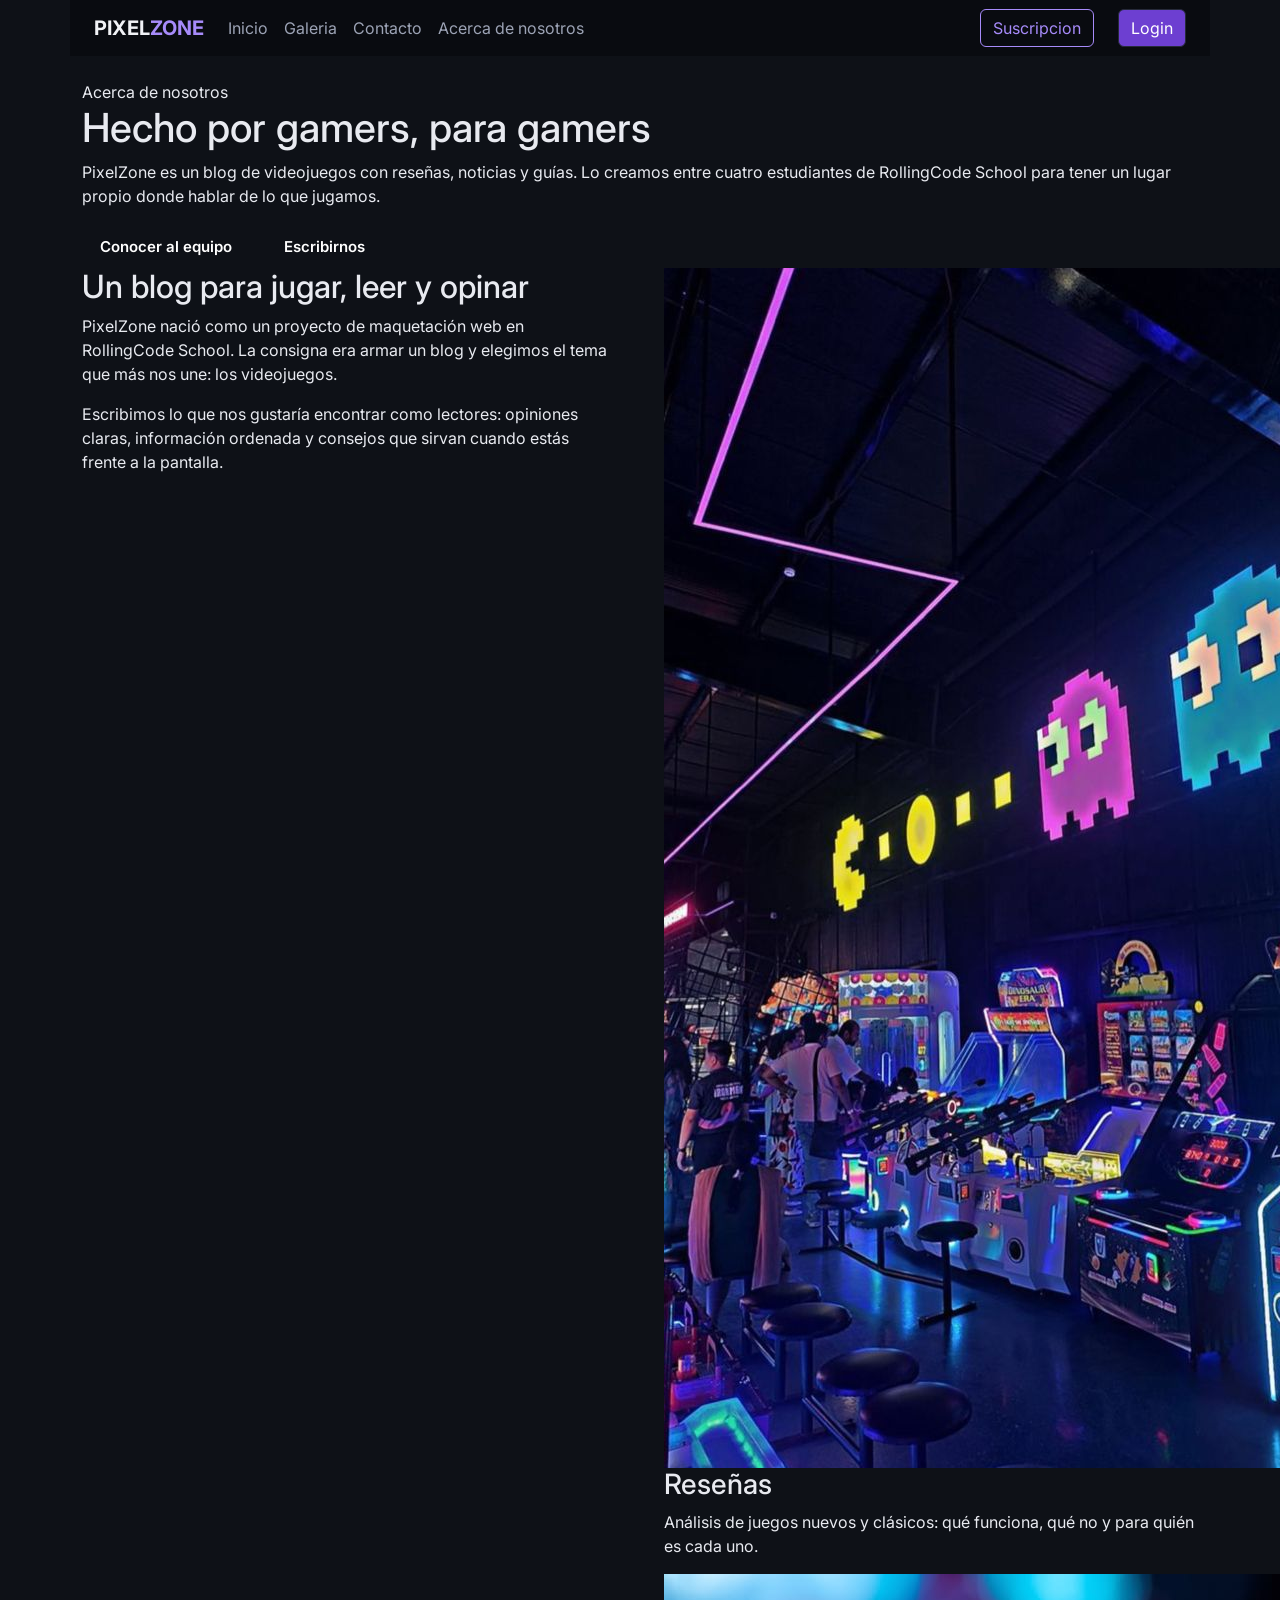
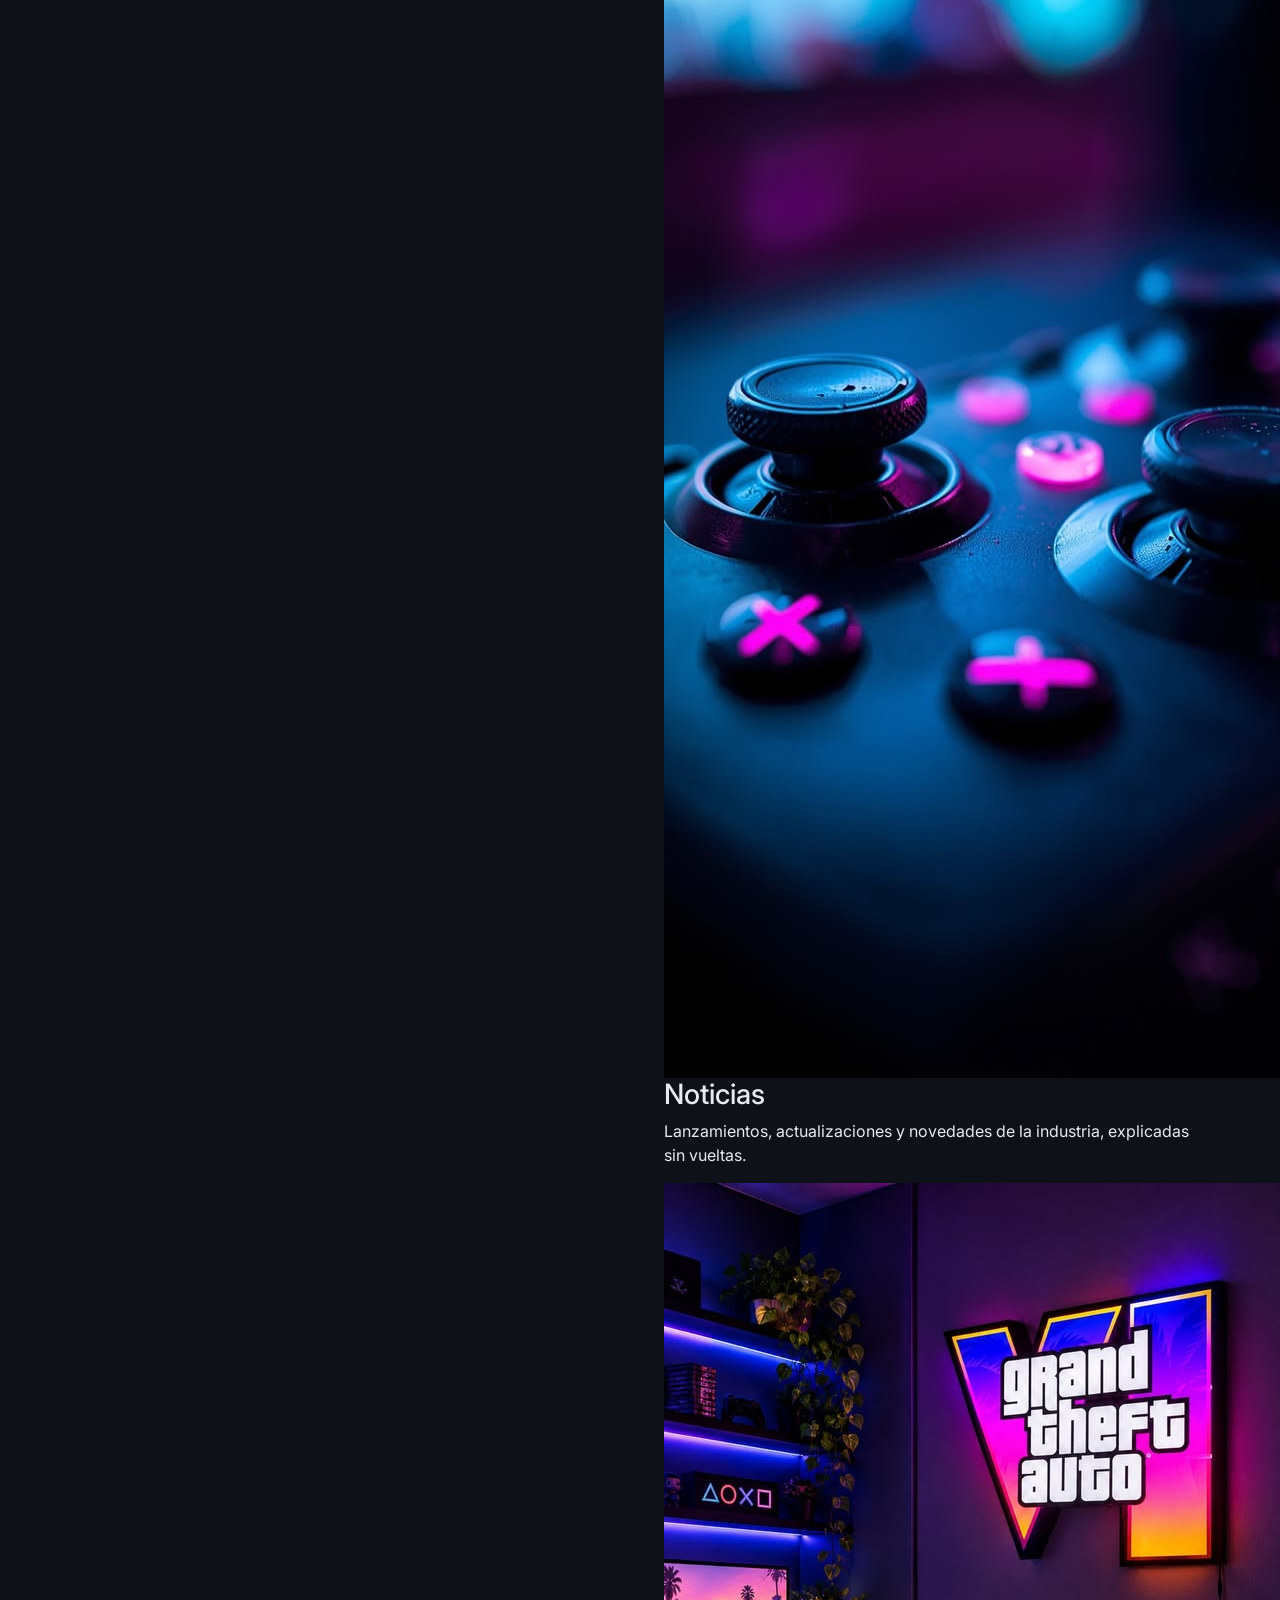
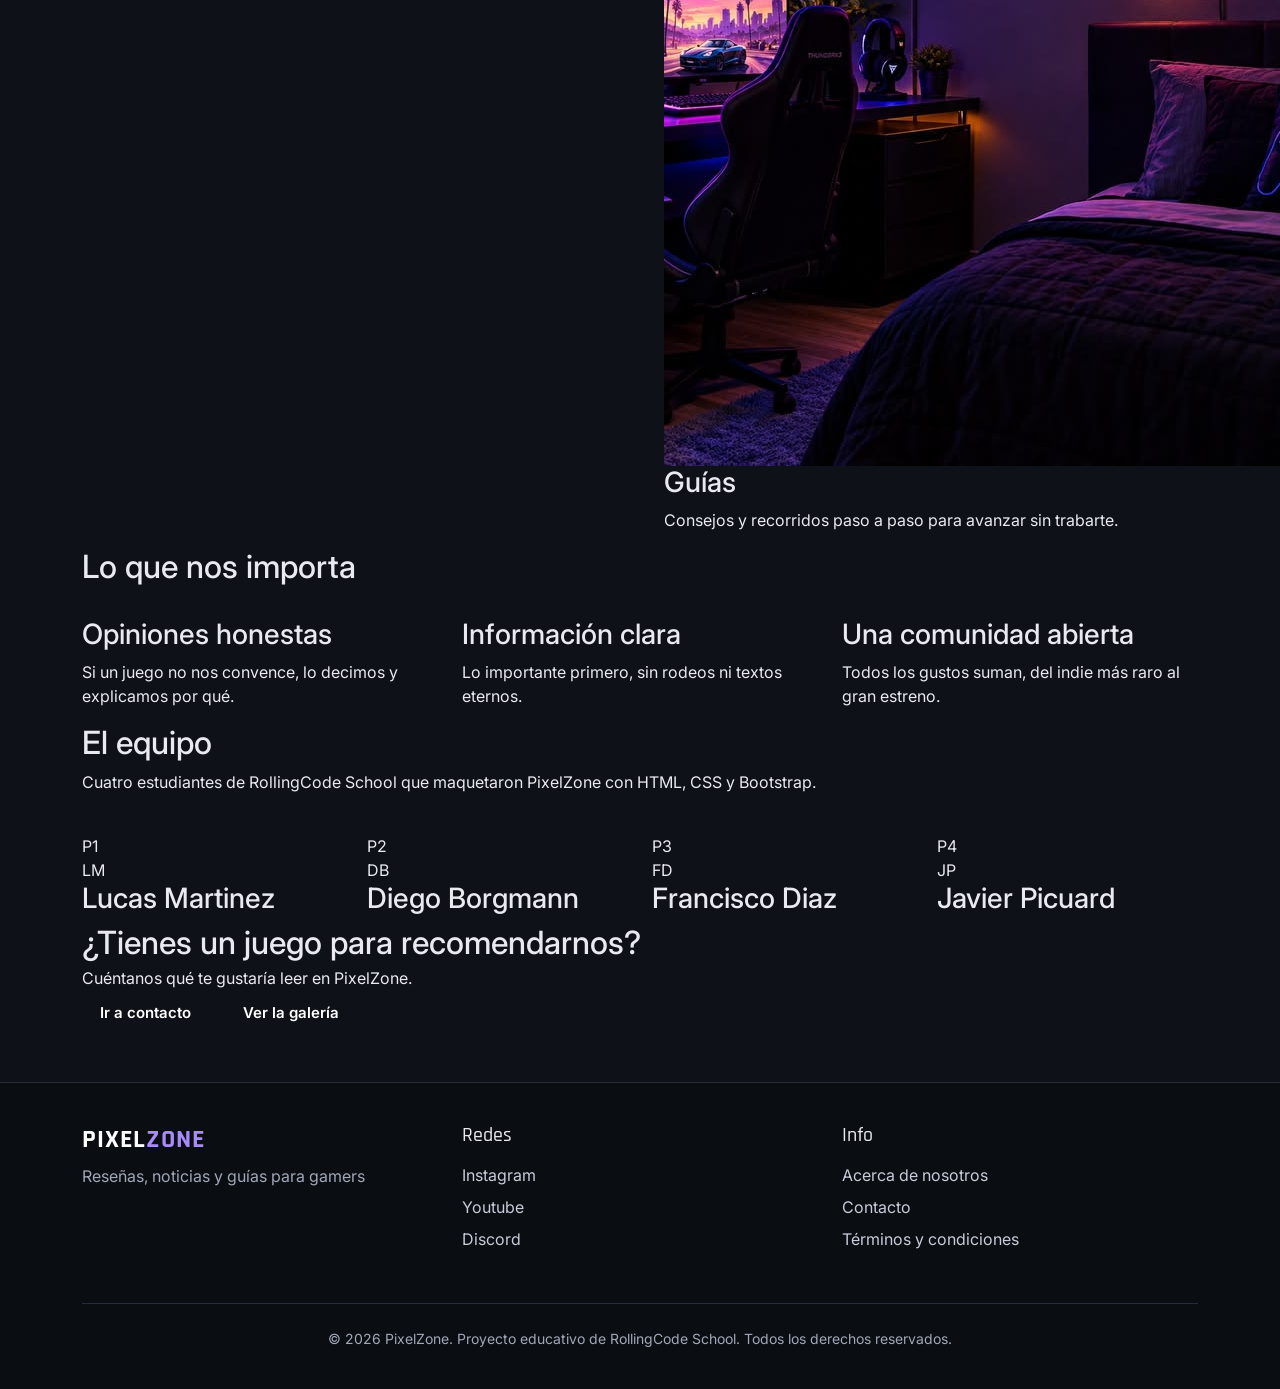
==== pages/acercadenosotros.html @ da1ba5ce "el footer lo cambie por completo y lo hice igual al del index, y ajuste scrips de para boostraps" ====
<!doctype html>
<html lang="es" data-bs-theme="dark">
  <head>
    <meta charset="UTF-8" />
    <meta name="viewport" content="width=device-width, initial-scale=1.0" />
    <meta
      name="description"
      content="Conoce al equipo y la idea detrás de PixelZone, un blog gaming con reseñas, noticias y guías."
    />
    <meta
      name="author"
      content="Lucas Martinez, Diego Borgmann, Francisco Diaz, Javier Picuard"
    />
    <link rel="preconnect" href="https://fonts.googleapis.com" />
    <link rel="preconnect" href="https://fonts.gstatic.com" crossorigin />
    <link
      href="https://fonts.googleapis.com/css2?family=Inter:wght@400;600&family=Rajdhani:wght@600;700&display=swap"
      rel="stylesheet"
    />
    <link
      rel="stylesheet"
      href="https://cdn.jsdelivr.net/npm/bootstrap@5.3.8/dist/css/bootstrap.min.css"
    />
    <link rel="stylesheet" href="../css/style.css" />
    <title>Acerca de nosotros | PixelZone</title>
  </head>
  <body>
    <header class="container">
      <nav class="navbar navbar-expand-lg">
        <div class="container">
          <a class="navbar-brand fw-bold pixel" href="../index.html"
            >PIXEL<span class="zone">ZONE</span></a
          >
          <button
            class="navbar-toggler"
            type="button"
            data-bs-toggle="collapse"
            data-bs-target="#navbarSupportedContent"
            aria-controls="navbarSupportedContent"
            aria-expanded="false"
            aria-label="Toggle navigation"
          >
            <span class="navbar-toggler-icon"></span>
          </button>
          <div class="collapse navbar-collapse" id="navbarSupportedContent">
            <ul class="navbar-nav me-auto mb-2 mb-lg-0">
              <li class="nav-item">
                <a class="nav-link links" href="../index.html">Inicio</a>
              </li>
              <li class="nav-item">
                <a class="nav-link links" href="./galeria.html">Galeria</a>
              </li>
              <li class="nav-item">
                <a class="nav-link links" href="./contacto.html">Contacto</a>
              </li>
              <li class="nav-item">
                <a
                  class="nav-link links"
                  aria-current="page"
                  href="./acercadenosotros.html"
                  >Acerca de nosotros</a
                >
              </li>
            </ul>
            <button
              class="btn btn-outline-brand me-4 suscription-button button-suscript"
              type="submit"
            >
              Suscripcion
            </button>
          </div>
          <div class="btn log-button button-log">Login</div>
        </div>
      </nav>
    </header>
    <main class="about-page">
      <section class="about-banner" aria-labelledby="about-title">
        <img src="../images/destacado-1.jpg.jfif" alt="" />
        <div class="about-banner-caption container">
          <span class="tag">Acerca de nosotros</span>
          <h1 id="about-title" class="about-title">
            Hecho por gamers, para gamers
          </h1>
        </div>
      </section>

      <div class="container about-section">
        <p class="about-lead">
          PixelZone es un blog de videojuegos con reseñas, noticias y guías. Lo
          creamos entre cuatro estudiantes de RollingCode School para tener un
          lugar propio donde hablar de lo que jugamos.
        </p>
        <div class="d-flex flex-wrap gap-3">
          <a class="btn-pixel" href="#equipo">Conocer al equipo</a>
          <a class="btn-pixel btn-pixel-outline" href="contacto.html"
            >Escribirnos</a
          >
        </div>
      </div>

      <section class="container about-section" aria-labelledby="que-es">
        <div class="row g-4 g-lg-5">
          <div class="col-lg-6">
            <h2 id="que-es" class="about-heading">
              Un blog para jugar, leer y opinar
            </h2>
            <p class="about-text">
              PixelZone nació como un proyecto de maquetación web en RollingCode
              School. La consigna era armar un blog y elegimos el tema que más
              nos une: los videojuegos.
            </p>
            <p class="about-text">
              Escribimos lo que nos gustaría encontrar como lectores: opiniones
              claras, información ordenada y consejos que sirvan cuando estás
              frente a la pantalla.
            </p>
          </div>
          <div class="col-lg-6">
            <ul class="list-unstyled about-offer">
              <li class="about-offer-item">
                <img
                  class="about-thumb"
                  src="../img/destacado-2.jpg.jfif"
                  alt=""
                  loading="lazy"
                />
                <div>
                  <h3 class="about-offer-title">Reseñas</h3>
                  <p class="about-offer-text">
                    Análisis de juegos nuevos y clásicos: qué funciona, qué no y
                    para quién es cada uno.
                  </p>
                </div>
              </li>
              <li class="about-offer-item">
                <img
                  class="about-thumb"
                  src="../img/destacado-3.jpg.jfif"
                  alt=""
                  loading="lazy"
                />
                <div>
                  <h3 class="about-offer-title">Noticias</h3>
                  <p class="about-offer-text">
                    Lanzamientos, actualizaciones y novedades de la industria,
                    explicadas sin vueltas.
                  </p>
                </div>
              </li>
              <li class="about-offer-item">
                <img
                  class="about-thumb"
                  src="../img/destacado-1.jpg.jfif"
                  alt=""
                  loading="lazy"
                />
                <div>
                  <h3 class="about-offer-title">Guías</h3>
                  <p class="about-offer-text">
                    Consejos y recorridos paso a paso para avanzar sin trabarte.
                  </p>
                </div>
              </li>
            </ul>
          </div>
        </div>
      </section>

      <section class="container about-section" aria-labelledby="valores">
        <h2 id="valores" class="about-heading">Lo que nos importa</h2>
        <div class="row g-4 mt-1">
          <div class="col-md-4">
            <div class="about-value">
              <h3>Opiniones honestas</h3>
              <p>
                Si un juego no nos convence, lo decimos y explicamos por qué.
              </p>
            </div>
          </div>
          <div class="col-md-4">
            <div class="about-value">
              <h3>Información clara</h3>
              <p>Lo importante primero, sin rodeos ni textos eternos.</p>
            </div>
          </div>
          <div class="col-md-4">
            <div class="about-value">
              <h3>Una comunidad abierta</h3>
              <p>Todos los gustos suman, del indie más raro al gran estreno.</p>
            </div>
          </div>
        </div>
      </section>
      <section
        class="container about-section"
        id="equipo"
        aria-labelledby="equipo-title"
      >
        <h2 id="equipo-title" class="about-heading">El equipo</h2>
        <p class="about-text">
          Cuatro estudiantes de RollingCode School que maquetaron PixelZone con
          HTML, CSS y Bootstrap.
        </p>
        <!--cambiar en cada ficha las iniciales por las fotos de nossotros-->
        <div class="row row-cols-2 row-cols-lg-4 g-3 g-lg-4 mt-1">
          <div class="col">
            <article class="about-slot">
              <span class="about-slot-tag">P1</span>
              <div class="about-avatar" aria-hidden="true">LM</div>
              <h3 class="about-slot-name">Lucas Martinez</h3>
            </article>
          </div>
          <div class="col">
            <article class="about-slot">
              <span class="about-slot-tag">P2</span>
              <div class="about-avatar" aria-hidden="true">DB</div>
              <h3 class="about-slot-name">Diego Borgmann</h3>
            </article>
          </div>
          <div class="col">
            <article class="about-slot">
              <span class="about-slot-tag">P3</span>
              <div class="about-avatar" aria-hidden="true">FD</div>
              <h3 class="about-slot-name">Francisco Diaz</h3>
            </article>
          </div>
          <div class="col">
            <article class="about-slot">
              <span class="about-slot-tag">P4</span>
              <div class="about-avatar" aria-hidden="true">JP</div>
              <h3 class="about-slot-name">Javier Picuard</h3>
            </article>
          </div>
        </div>
      </section>

      <section class="container about-section" aria-labelledby="cta-title">
        <div class="about-cta">
          <div>
            <h2 id="cta-title" class="about-heading mb-1">
              ¿Tienes un juego para recomendarnos?
            </h2>
            <p class="about-text mb-0">
              Cuéntanos qué te gustaría leer en PixelZone.
            </p>
          </div>
          <div class="d-flex flex-wrap gap-3">
            <a class="btn-pixel" href="contacto.html">Ir a contacto</a>
            <a class="btn-pixel btn-about-outline" href="galeria.html"
              >Ver la galería</a
            >
          </div>
        </div>
      </section>
    </main>
    <footer class="site-footer">
      <div class="container">
        <div class="row g-4">
          <div class="col-12 col-md-4">
            <a class="logo" href="../index.html">PIXEL<span>ZONE</span></a>
            <p class="footer-muted mt-2">
              Reseñas, noticias y guías para gamers
            </p>
          </div>
          <div class="col-12 col-md-4">
            <h3>Redes</h3>
            <ul class="list-unstyled footer-links">
              <li><a href="error404.html">Instagram</a></li>
              <li><a href="error404.html">Youtube</a></li>
              <li><a href="error404.html">Discord</a></li>
            </ul>
          </div>
          <div class="col-12 col-md-4">
            <h3>Info</h3>
            <ul class="list-unstyled footer-links">
              <li><a href="acercadenosotros.html">Acerca de nosotros</a></li>
              <li><a href="contacto.html">Contacto</a></li>
              <li><a href="#">Términos y condiciones</a></li>
            </ul>
          </div>
        </div>

        <div class="footer-bottom">
          <p>
            &copy; 2026 PixelZone. Proyecto educativo de RollingCode School.
            Todos los derechos reservados.
          </p>
        </div>
      </div>
    </footer>
    <script src="https://cdn.jsdelivr.net/npm/bootstrap@5.3.8/dist/js/bootstrap.bundle.min.js"></script>
    <script src="../js/main.js"></script>
  </body>
</html>
---- css/style.css ----
:root {
  --footer-bg: #0a0d12;
  --border: #262c3a;
  --accent: #a78bfa;
  --text: #e8eaf0;
  --link: #c7ccda;
  --muted: #a0a7b8;

  /* Fondos */
  --color-bg: #0d0f17; /* fondo general de la pagina */
  --color-bg-header: #090b10; /* fondo del header */
  --color-surface: #171a26; /* tarjetas, sidebar */
  --color-surface-input: #0c0e14; /* campo de busqueda */
  --color-border: #262a3a; /* borde de tarjetas */

  /* Marca */
  --color-primary: #7c3aed; /* botones "Login", "Ver mas", "Buscar" */
  --color-primary-hover: #6d28d9;
  --color-primary-light: #a78bfa; /* "ZONE", etiquetas (indie, pc, destacado) */
  --color-primary: #c4b5fd; /* texto del boton "suscripcion" */
  --color-primary: #6d3fd1; /* Borde de botones outline */

  /* hero y placeholders de imagen */
  --gradient-hero: linear-gradient(135deg, #2e1f63 0%, #16233c 100%);
  --gradient-image: linear-gradient(135deg, #2a2050 0%, #14233f 100%);

  /* texto */
  --color-text: #f1f2f6; /* titulos y links del menu */
  --color-text-muted: #9ca3b5; /* descripciones, placeholders */
  --color-text-on-primary: #ffffff;
}

/* navbar */

.navbar-pixel,
.navbar-pixel:hover,
.navbar-pixel:focus,
.navbar-pixel:active {
  color: var(--color-text);
}

.navbar-zone span {
  color: var(--color-primary-light);
}

header {
  background: var(--color-bg-header);
}

.zone {
  color: var(--color-primary-light);
}

.pixel {
  color: var(--color-text);
}

.links {
  color: var(--color-text-muted);
}

.navbar .nav-link {
  color: var(--color-text-muted);
  transition: color 0.2s;
}

.navbar .nav-link:hover,
.navbar .nav-link:focus,
.navbar .nav-link:active {
  color: #ffffff;
}

.suscription-button {
  background: transparent;
  border: 1px solid var(--color-primary-light);
  color: var(--color-primary-light);
}

.button-suscript:hover {
  background: var(--color-primary);
  color: var(--color-primary-light);
}

.log-button {
  background: var(--color-primary);
  border: 1px solid var(--color-border);
  color: #ffffff;
}

.button-log:hover {
  background: var(--color-primary);
  color: #ffffff;
}

/* Ventanas modales */

.modal-content {
  background: var(--color-surface);
  border: 1px solid var(--color-border);
  color: var(--color-text);
}
.modal-header {
  border-bottom: 1px solid var(--color-border);
}

.form-control {
  background: var(--color-surface-input);
  border: 1px solid var(--color-border);
  color: var(--color-text);
}
.form-control:focus {
  background: var(--color-surface-input);
  color: var(--color-text);
  border-color: var(--color-primary);
  box-shadow: 0 0 0 0.25rem rgba(124, 58, 237, 0.25);
}

.btn-primary-brand {
  background: var(--color-primary-light);
}

.form-control::placeholder {
  color: #ffffff;
  opacity: 1;
}
/* body */

body {
  margin: 0;
  background: #0e1117;
  color: var(--text);
  font:
    16px/1.5 Inter,
    system-ui,
    sans-serif;
  display: flex;
  flex-direction: column;
  min-height: 100vh;
}

/* cards */

.card-post {
  --bs-card-bg: var(--color-surface);
  background: var(--color-surface);
  border: 1px solid var(--color-border);
  border-radius: 12px;
  padding: 1rem;
  color: var(--color-text-muted);
}

.card-post .card-body {
  padding: 0 0 0 1rem;
}

.card-post-img {
  width: 100%;
  height: 160px;
  object-fit: cover;
  border-radius: 10px;
}

.card-tag {
  color: var(--color-primary-light);
  font-size: 0.8rem;
  font-weight: 600;
  text-transform: uppercase;
}

.card-post-title {
  color: var(--color-text);
  font-size: 1.4rem;
  font-weight: 700;
  margin: 0.25rem 0 0.5rem;
}

.card-post .card-text {
  color: var(--color-text-muted);
}

.btn-primary-brand {
  background: var(--color-primary);
  border: 1px solid var(--color-primary);
  color: var(--color-text-on-primary);
}
.btn-primary-brand:hover {
  background: var(--color-primary-hover);
  border-color: var(--color-primary-hover);
  color: var(--color-text-on-primary);
}

/* aside */

.aside-box {
  background: var(--color-surface);
  border: 1px solid var(--color-border);
  border-radius: 12px;
  padding: 1rem;
}

.aside-label {
  display: block;
  margin-bottom: 0.5rem;
  font-size: 0.85rem;
  color: var(--color-text);
}

.aside-title {
  font-size: 1.1rem;
  font-weight: 700;
  color: var(--color-text);
  margin-bottom: 0.75rem;
}

.aside-box .form-control {
  background-color: var(--color-surface-input);
  border: 1px solid var(--color-border);
  opacity: 1;
}

.aside-box .form-control:focus {
  background: var(--color-surface-input);
  color: var(--color-text);
  border-color: var(--color-primary);
  box-shadow: 0 0 0 .25rem rgba(124, 58, 237, .25);
}

.aside-list {
  list-style: none;
  margin: 0;
  padding: 0;
}

.aside-list a {
  display: block;
  padding: 0.4rem 0;
  color: var(--color-text-muted);
  text-decoration: none;
  transition: color 0.2s;
}

.aside-list a:hover,
.aside-list a:focus {
  color: var(--color-primary-light);
}

.ad-box {
  min-height: 250px;
  align-items: center;
  justify-content: center;
  background: var(--gradient-image);
  border: 1px dashed var(--color-border);
  border-radius: 12px;
  color: var(--color-text-muted);
  font-size: .9rem;
}

.error-page {
  flex: 1;
  display: flex;
  flex-direction: column;
  align-items: center;
  justify-content: center;
  text-align: center;
  gap: 12px;
  padding: 48px 24px;
}

.error-tag {
  color: var(--accent);
  font-size: 13px;
  font-weight: 600;
  letter-spacing: 0.5px;
  text-transform: uppercase;
}

.error-code {
  font-family: Rajdhani, Inter, sans-serif;
  font-size: clamp(5rem, 20vw, 7.5rem);
  line-height: 1;
  color: #fff;
  margin: 0;
}

.error-text {
  color: var(--muted);
  margin: 0;
}

.btn-pixel {
  display: inline-flex;
  align-items: center;
  min-height: 44px;
  padding: 10px 18px;
  background: var(--primary);
  color: #fff;
  border-radius: 8px;
  font:
    600 15px Inter,
    sans-serif;
  text-decoration: none;
}

.btn-pixel:hover,
.btn-pixel:focus-visible {
  background: var(--primary-hover);
  color: #fff;
}

.site-footer {
  background: var(--footer-bg);
  border-top: 1px solid var(--border);
  padding: 40px 0;
  margin-top: 48px;
  color: var(--text);
  font-family: inter, sistem-ui, sans-serif;
}

.logo {
  font:
    700 26px Rajdhani,
    sans-serif;
  color: #fff;
  letter-spacing: 1px;
  text-decoration: none;
}
.logo span {
  color: var(--accent);
}

.site-footer h3 {
  font-family: Rajdhani, inter, sans-serif;
  font-size: 1.25rem;
  color: var(--text);
  margin-bottom: 12px;
}

.footer-muted {
  color: var(--muted);
}

.footer-links li {
  padding: 4px 0;
}

.footer-links a {
  color: var(--link);
  text-decoration: none;
}

.footer-links a:hover,
.footer-links a:focus-visible {
  color: #fff;
}

.footer-bottom {
  margin-top: 32px;
  padding-top: 24px;
  border-top: 1px solid var(--border);
  text-align: center;
}

.footer-bottom p {
  margin: 0;
  color: var(--muted);
  font-size: 14px;
}
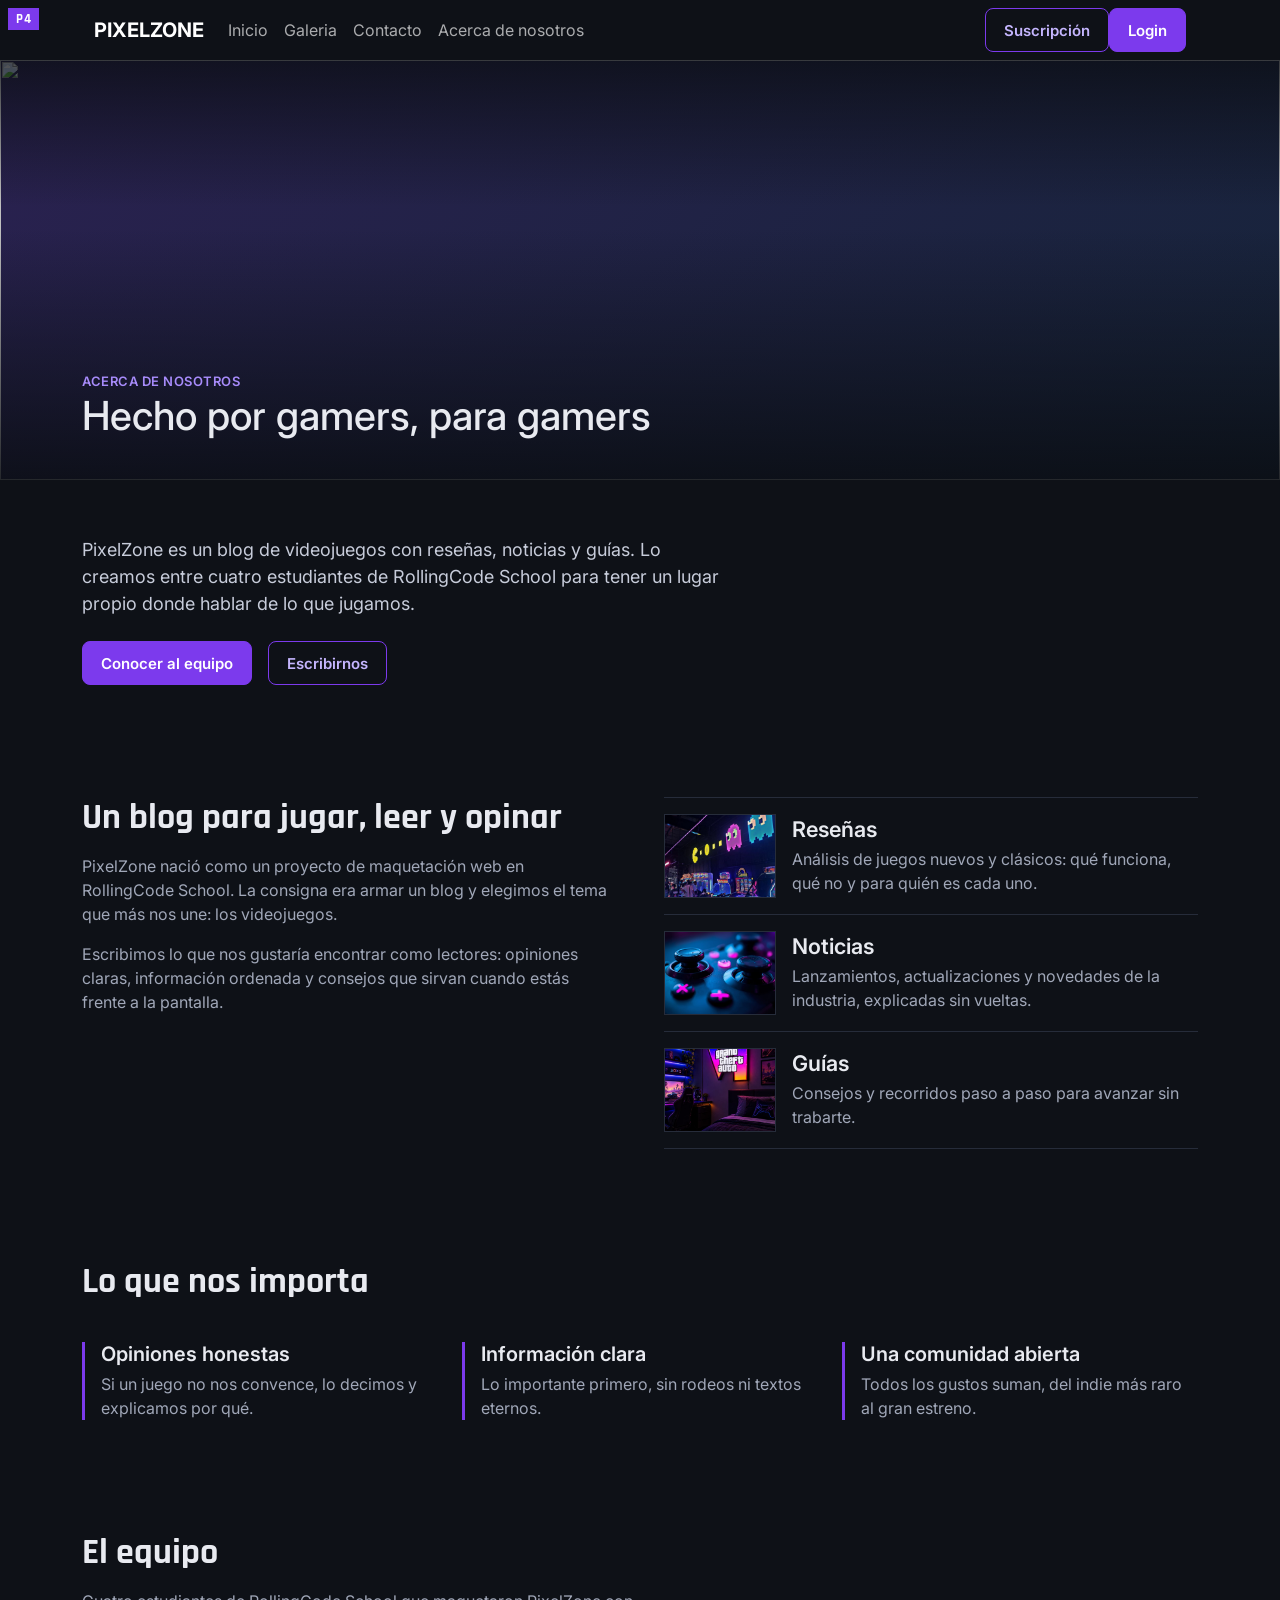
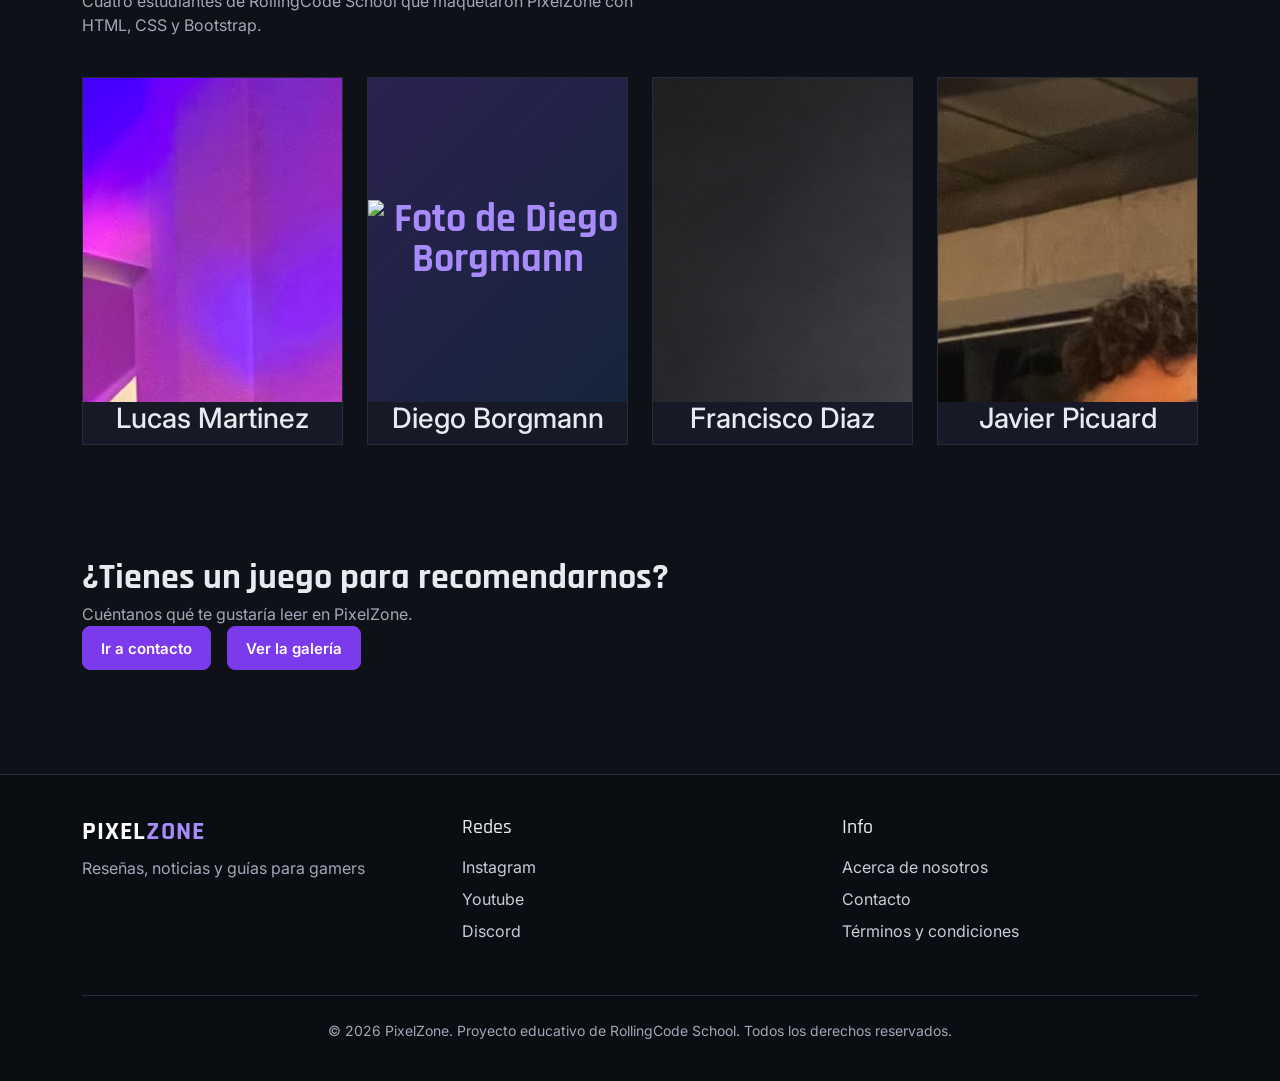
==== commit e7623e8f: "se agrega la barra modal en login y suscripcion" ====
--- a/pages/acercadenosotros.html
+++ b/pages/acercadenosotros.html
@@ -63,16 +63,124 @@
               </li>
             </ul>
             <button
-              class="btn btn-outline-brand me-4 suscription-button button-suscript"
-              type="submit"
-            >
-              Suscripcion
-            </button>
-          </div>
-          <div class="btn log-button button-log">Login</div>
+  class="btn-pixel btn-pixel-outline"
+  type="button"
+  data-bs-toggle="modal"
+  data-bs-target="#suscription"
+>
+  Suscripción
+</button>
+<button
+  class="btn-pixel"
+  type="button"
+  data-bs-toggle="modal"
+  data-bs-target="#login"
+>
+  Login
+</button>
         </div>
       </nav>
     </header>
+    <!-- MODALES -->
+    <div
+      class="modal fade"
+      id="suscription"
+      tabindex="-1"
+      aria-labelledby="suscriptionLabel"
+      aria-hidden="true"
+    >
+      <div class="modal-dialog modal-dialog-centered">
+        <div class="modal-content">
+          <div class="modal-header">
+            <h5 class="modal-title" id="suscriptionLabel">
+              Suscribite al blog
+            </h5>
+            <button
+              type="button"
+              class="btn-close"
+              data-bs-dismiss="modal"
+              aria-label="Cerrar"
+            ></button>
+          </div>
+          <div class="modal-body">
+            <p>Recibí las novedades gamer en tu correo</p>
+            <form>
+              <div class="mb-3">
+                <label for="subEmail" class="form-label"
+                  >Email<span class="text-danger"> *</span></label
+                >
+                <input
+                  type="email"
+                  class="form-control"
+                  id="subEmail"
+                  placeholder="tu@gmail.com"
+                  minlength="10"
+                  maxlength="50"
+                  required
+                />
+              </div>
+              <button type="submit" class="btn btn-primary-brand w-100">
+                Suscribirme
+              </button>
+            </form>
+          </div>
+        </div>
+      </div>
+    </div>
+
+    <div
+      class="modal fade"
+      id="login"
+      tabindex="-1"
+      aria-labelledby="loginweb"
+      aria-hidden="true"
+    >
+      <div class="modal-dialog modal-dialog-centered">
+        <div class="modal-content">
+          <div class="modal-header">
+            <h5 class="modal-title" id="loginweb">Iniciar sesión</h5>
+            <button
+              type="button"
+              class="btn-close"
+              data-bs-dismiss="modal"
+              aria-label="Cerrar"
+            ></button>
+          </div>
+          <div class="modal-body">
+            <form>
+              <div class="mb-3">
+                <label for="loginEmail" class="form-label">Email</label>
+                <input
+                  type="email"
+                  class="form-control"
+                  id="loginEmail"
+                  placeholder="tu@gmail.com"
+                  minlength="15"
+                  maxlength="50"
+                  required
+                />
+              </div>
+              <div class="mb-3">
+                <label for="loginPass" class="form-label">Contraseña</label>
+                <input
+                  type="password"
+                  class="form-control"
+                  id="loginPass"
+                  placeholder="********"
+                  minlength="15"
+                  maxlength="25"
+                  required
+                />
+              </div>
+              <button type="submit" class="btn btn-primary-brand w-100">
+                Entrar
+              </button>
+            </form>
+          </div>
+        </div>
+      </div>
+    </div>
+    
     <main class="about-page">
       <section class="about-banner" aria-labelledby="about-title">
         <img src="../images/destacado-1.jpg.jfif" alt="" />
@@ -206,28 +314,28 @@
           <div class="col">
             <article class="about-slot">
               <span class="about-slot-tag">P1</span>
-              <div class="about-avatar" aria-hidden="true">LM</div>
+              <div class="about-avatar"> <img src="../img/lucas.jpeg" alt="Foto de Lucas Martinez" /></div>
               <h3 class="about-slot-name">Lucas Martinez</h3>
             </article>
           </div>
           <div class="col">
             <article class="about-slot">
               <span class="about-slot-tag">P2</span>
-              <div class="about-avatar" aria-hidden="true">DB</div>
+              <div class="about-avatar"> <img src="../img/diego.jpeg" alt="Foto de Diego Borgmann" /></div>
               <h3 class="about-slot-name">Diego Borgmann</h3>
             </article>
           </div>
           <div class="col">
             <article class="about-slot">
               <span class="about-slot-tag">P3</span>
-              <div class="about-avatar" aria-hidden="true">FD</div>
+              <div class="about-avatar"> <img src="../img/francisco.jpeg" alt="Foto de Francisco Diaz" /></div>
               <h3 class="about-slot-name">Francisco Diaz</h3>
             </article>
           </div>
           <div class="col">
             <article class="about-slot">
               <span class="about-slot-tag">P4</span>
-              <div class="about-avatar" aria-hidden="true">JP</div>
+              <div class="about-avatar"> <img src="../img/javier.jpeg" alt="Foto de Javier Picuard" /></div>
               <h3 class="about-slot-name">Javier Picuard</h3>
             </article>
           </div>
--- a/css/style.css
+++ b/css/style.css
@@ -1,367 +1,561 @@
+/* =====================================================
+   PIXELZONE · style.css
+   Orden:
+   1. Variables      5. Carrusel
+   2. Base           6. Footer
+   3. Botones        7. Página Error 404
+   4. Navbar         8. Accesibilidad
+                     9. Otras páginas
+   ===================================================== */
+
+
+/* =====================================================
+   1. VARIABLES
+   ===================================================== */
 :root {
-  --footer-bg: #0a0d12;
-  --border: #262c3a;
-  --accent: #a78bfa;
-  --text: #e8eaf0;
-  --link: #c7ccda;
-  --muted: #a0a7b8;
-
-  /* Fondos */
-  --color-bg: #0d0f17; /* fondo general de la pagina */
-  --color-bg-header: #090b10; /* fondo del header */
-  --color-surface: #171a26; /* tarjetas, sidebar */
-  --color-surface-input: #0c0e14; /* campo de busqueda */
-  --color-border: #262a3a; /* borde de tarjetas */
-
-  /* Marca */
-  --color-primary: #7c3aed; /* botones "Login", "Ver mas", "Buscar" */
-  --color-primary-hover: #6d28d9;
-  --color-primary-light: #a78bfa; /* "ZONE", etiquetas (indie, pc, destacado) */
-  --color-primary: #c4b5fd; /* texto del boton "suscripcion" */
-  --color-primary: #6d3fd1; /* Borde de botones outline */
-
-  /* hero y placeholders de imagen */
-  --gradient-hero: linear-gradient(135deg, #2e1f63 0%, #16233c 100%);
-  --gradient-image: linear-gradient(135deg, #2a2050 0%, #14233f 100%);
-
-  /* texto */
-  --color-text: #f1f2f6; /* titulos y links del menu */
-  --color-text-muted: #9ca3b5; /* descripciones, placeholders */
-  --color-text-on-primary: #ffffff;
-}
-
-/* navbar */
-
-.navbar-pixel,
-.navbar-pixel:hover,
-.navbar-pixel:focus,
-.navbar-pixel:active {
-  color: var(--color-text);
-}
-
-.navbar-zone span {
-  color: var(--color-primary-light);
-}
-
-header {
-  background: var(--color-bg-header);
-}
-
-.zone {
-  color: var(--color-primary-light);
-}
-
-.pixel {
-  color: var(--color-text);
-}
-
-.links {
-  color: var(--color-text-muted);
-}
-
-.navbar .nav-link {
-  color: var(--color-text-muted);
-  transition: color 0.2s;
-}
-
-.navbar .nav-link:hover,
-.navbar .nav-link:focus,
-.navbar .nav-link:active {
-  color: #ffffff;
-}
-
-.suscription-button {
-  background: transparent;
-  border: 1px solid var(--color-primary-light);
-  color: var(--color-primary-light);
-}
-
-.button-suscript:hover {
-  background: var(--color-primary);
-  color: var(--color-primary-light);
-}
-
-.log-button {
-  background: var(--color-primary);
-  border: 1px solid var(--color-border);
-  color: #ffffff;
-}
-
-.button-log:hover {
-  background: var(--color-primary);
-  color: #ffffff;
-}
-
-/* Ventanas modales */
-
-.modal-content {
-  background: var(--color-surface);
-  border: 1px solid var(--color-border);
-  color: var(--color-text);
-}
-.modal-header {
-  border-bottom: 1px solid var(--color-border);
-}
-
-.form-control {
-  background: var(--color-surface-input);
-  border: 1px solid var(--color-border);
-  color: var(--color-text);
-}
-.form-control:focus {
-  background: var(--color-surface-input);
-  color: var(--color-text);
-  border-color: var(--color-primary);
-  box-shadow: 0 0 0 0.25rem rgba(124, 58, 237, 0.25);
-}
-
-.btn-primary-brand {
-  background: var(--color-primary-light);
-}
-
-.form-control::placeholder {
-  color: #ffffff;
-  opacity: 1;
-}
-/* body */
-
+  /* Colores */
+  --bg: #0E1117;
+  --nav-bg: #0A0D12;
+  --footer-bg: #0A0D12;
+  --border: #262C3A;
+  --text: #E8EAF0;
+  --link: #C7CCDA;
+  --muted: #A0A7B8;
+  --accent: #A78BFA;
+  --primary: #7C3AED;
+  --primary-hover: #6D28D9;
+
+  /* Tipografías */
+  --font-title: Rajdhani, Inter, sans-serif;
+  --font-body: Inter, system-ui, sans-serif;
+}
+
+
+/* =====================================================
+   2. BASE
+   ===================================================== */
 body {
   margin: 0;
-  background: #0e1117;
-  color: var(--text);
-  font:
-    16px/1.5 Inter,
-    system-ui,
-    sans-serif;
   display: flex;
   flex-direction: column;
   min-height: 100vh;
-}
-
-/* cards */
-
-.card-post {
-  --bs-card-bg: var(--color-surface);
-  background: var(--color-surface);
-  border: 1px solid var(--color-border);
-  border-radius: 12px;
-  padding: 1rem;
-  color: var(--color-text-muted);
-}
-
-.card-post .card-body {
-  padding: 0 0 0 1rem;
-}
-
-.card-post-img {
-  width: 100%;
-  height: 160px;
-  object-fit: cover;
-  border-radius: 10px;
-}
-
-.card-tag {
-  color: var(--color-primary-light);
-  font-size: 0.8rem;
+  background: var(--bg);
+  color: var(--text);
+  font: 16px/1.5 var(--font-body);
+}
+
+/* main ocupa el espacio sobrante: empuja el footer abajo */
+main {
+  flex: 1;
+}
+
+.logo {
+  font: 700 26px var(--font-title);
+  color: #fff;
+  letter-spacing: 1px;
+  text-decoration: none;
+}
+.logo:hover {
+  color: #fff;
+}
+.logo span {
+  color: var(--accent);
+}
+
+.tag,
+.error-tag {
+  color: var(--accent);
+  font-size: 13px;
   font-weight: 600;
+  letter-spacing: .5px;
   text-transform: uppercase;
 }
 
-.card-post-title {
-  color: var(--color-text);
-  font-size: 1.4rem;
-  font-weight: 700;
-  margin: 0.25rem 0 0.5rem;
-}
-
-.card-post .card-text {
-  color: var(--color-text-muted);
-}
-
-.btn-primary-brand {
-  background: var(--color-primary);
-  border: 1px solid var(--color-primary);
-  color: var(--color-text-on-primary);
-}
-.btn-primary-brand:hover {
-  background: var(--color-primary-hover);
-  border-color: var(--color-primary-hover);
-  color: var(--color-text-on-primary);
-}
-
-/* aside */
-
-.aside-box {
-  background: var(--color-surface);
-  border: 1px solid var(--color-border);
-  border-radius: 12px;
-  padding: 1rem;
-}
-
-.aside-label {
-  display: block;
-  margin-bottom: 0.5rem;
-  font-size: 0.85rem;
-  color: var(--color-text);
-}
-
-.aside-title {
-  font-size: 1.1rem;
-  font-weight: 700;
-  color: var(--color-text);
-  margin-bottom: 0.75rem;
-}
-
-.aside-box .form-control {
-  background-color: var(--color-surface-input);
-  border: 1px solid var(--color-border);
-  opacity: 1;
-}
-
-.aside-box .form-control:focus {
-  background: var(--color-surface-input);
-  color: var(--color-text);
-  border-color: var(--color-primary);
-  box-shadow: 0 0 0 .25rem rgba(124, 58, 237, .25);
-}
-
-.aside-list {
-  list-style: none;
-  margin: 0;
-  padding: 0;
-}
-
-.aside-list a {
-  display: block;
-  padding: 0.4rem 0;
-  color: var(--color-text-muted);
-  text-decoration: none;
-  transition: color 0.2s;
-}
-
-.aside-list a:hover,
-.aside-list a:focus {
-  color: var(--color-primary-light);
-}
-
-.ad-box {
-  min-height: 250px;
+
+/* =====================================================
+   3. BOTONES (Suscripción, Login, Volver al inicio)
+   ===================================================== */
+.btn-pixel {
+  display: inline-flex;
   align-items: center;
   justify-content: center;
-  background: var(--gradient-image);
-  border: 1px dashed var(--color-border);
-  border-radius: 12px;
-  color: var(--color-text-muted);
-  font-size: .9rem;
-}
-
+  min-height: 44px;
+  padding: 10px 18px;
+  background: var(--primary);
+  color: #fff;
+  border: 1px solid var(--primary);
+  border-radius: 8px;
+  font: 600 15px var(--font-body);
+  text-decoration: none;
+  cursor: pointer;
+  transition: transform .2s ease, box-shadow .2s ease,
+              background-color .2s ease, border-color .2s ease;
+}
+
+/* Al pasar el cursor: sube un poco y brilla */
+.btn-pixel:hover,
+.btn-pixel:focus-visible {
+  background: var(--primary-hover);
+  border-color: var(--primary-hover);
+  color: #fff;
+  transform: translateY(-2px);
+  box-shadow: 0 6px 18px rgba(124, 58, 237, .45);
+}
+
+.btn-pixel:active {
+  transform: translateY(0);
+  box-shadow: none;
+}
+
+/* Variante con borde (Suscripción) */
+.btn-pixel-outline {
+  background: transparent;
+  color: #C4B5FD;
+}
+.btn-pixel-outline:hover,
+.btn-pixel-outline:focus-visible {
+  background: var(--primary);
+  border-color: var(--primary);
+  color: #fff;
+}
+
+
+/* =====================================================
+   4. NAVBAR (transparente arriba, vidrio al hacer scroll)
+   ===================================================== */
+.site-nav {
+  min-height: 64px;
+  background: transparent;
+  border-bottom: 1px solid transparent;
+  transition: background-color .3s ease, border-color .3s ease;
+}
+
+/* Clase que agrega js/main.js al bajar 40px */
+.site-nav.scrolled {
+  background: rgba(10, 13, 18, .78);
+  -webkit-backdrop-filter: blur(10px);
+  backdrop-filter: blur(10px);
+  border-bottom-color: var(--border);
+}
+
+.site-nav .nav-link {
+  position: relative;
+  color: var(--link);
+  transition: color .2s ease;
+}
+.site-nav .nav-link:hover,
+.site-nav .nav-link:focus-visible,
+.site-nav .nav-link.active {
+  color: #fff;
+}
+
+/* Subrayado violeta que crece al pasar el cursor */
+.site-nav .nav-link::after {
+  content: "";
+  position: absolute;
+  left: 0;
+  right: 0;
+  bottom: 2px;
+  height: 2px;
+  background: var(--accent);
+  transform: scaleX(0);
+  transform-origin: left;
+  transition: transform .25s ease;
+}
+.site-nav .nav-link:hover::after,
+.site-nav .nav-link.active::after {
+  transform: scaleX(1);
+}
+
+.site-nav .navbar-toggler {
+  border-color: var(--border);
+}
+.site-nav .navbar-toggler:focus {
+  box-shadow: 0 0 0 .2rem rgba(167, 139, 250, .35);
+}
+
+/* Celular: el menú desplegado necesita fondo */
+@media (max-width: 991.98px) {
+  .site-nav .navbar-collapse {
+    margin-top: 8px;
+    padding: 16px;
+    background: rgba(10, 13, 18, .92);
+    -webkit-backdrop-filter: blur(10px);
+    backdrop-filter: blur(10px);
+    border: 1px solid var(--border);
+    border-radius: 12px;
+  }
+}
+
+
+/* =====================================================
+   5. CARRUSEL (destacados)
+   ===================================================== */
+.hero-slider .carousel-item {
+  height: 420px;
+  background: linear-gradient(135deg, #2A2150, #16243A); /* mientras carga la foto */
+  transition-duration: 1s;  /* velocidad del cambio de foto */
+  will-change: opacity;
+}
+
+/* Bootstrap retrasa la salida de la foto vieja .6s;
+   lo igualamos a nuestra duración (1s) para evitar parpadeos */
+.hero-slider.carousel-fade .active.carousel-item-start,
+.hero-slider.carousel-fade .active.carousel-item-end {
+  transition: opacity 0s 1s;
+}
+
+.hero-slider .carousel-item img {
+  display: block;
+  width: 100%;
+  height: 100%;
+  object-fit: cover;
+}
+
+/* Degradados: arriba (navbar) y abajo (título) */
+.hero-slider .carousel-item::before {
+  content: "";
+  position: absolute;
+  inset: 0;
+  background:
+    linear-gradient(to bottom, rgba(10, 13, 18, .75), rgba(10, 13, 18, 0) 35%),
+    linear-gradient(to top, rgba(10, 13, 18, .85), rgba(10, 13, 18, 0) 60%);
+}
+
+/* Texto abajo a la izquierda */
+.hero-slider .carousel-caption {
+  left: 24px;
+  right: 24px;
+  bottom: 24px;
+  padding: 0;
+  text-align: left;
+}
+
+.slide-title {
+  margin: 4px 0 0;
+  font-family: var(--font-title);
+  font-size: clamp(1.75rem, 5vw, 2.75rem);
+  line-height: 1.1;
+  color: #fff;
+}
+
+/* Flechas */
+.hero-slider .carousel-control-prev,
+.hero-slider .carousel-control-next {
+  top: 50%;
+  bottom: auto;
+  width: 44px;
+  height: 44px;
+  margin: 0 12px;
+  background: rgba(10, 13, 18, .5);
+  border: 1px solid var(--primary);
+  border-radius: 8px;
+  opacity: 1;
+  transform: translateY(-50%);
+  transition: background-color .2s ease;
+}
+.hero-slider .carousel-control-prev:hover,
+.hero-slider .carousel-control-next:hover,
+.hero-slider .carousel-control-prev:focus-visible,
+.hero-slider .carousel-control-next:focus-visible {
+  background: var(--primary);
+}
+
+@media (min-width: 768px) {
+  .hero-slider .carousel-caption {
+    left: 48px;
+    bottom: 32px;
+  }
+}
+
+
+/* =====================================================
+   6. FOOTER
+   ===================================================== */
+.site-footer {
+  margin-top: 48px;
+  padding: 40px 0;
+  background: var(--footer-bg);
+  border-top: 1px solid var(--border);
+  color: var(--text);
+}
+
+.site-footer h3 {
+  margin-bottom: 12px;
+  font-family: var(--font-title);
+  font-size: 1.25rem;
+  color: var(--text);
+}
+
+.footer-muted {
+  color: var(--muted);
+}
+
+.footer-links li {
+  padding: 4px 0;
+}
+.footer-links a {
+  color: var(--link);
+  text-decoration: none;
+  transition: color .2s ease;
+}
+.footer-links a:hover,
+.footer-links a:focus-visible {
+  color: #fff;
+}
+
+.footer-bottom {
+  margin-top: 32px;
+  padding-top: 24px;
+  border-top: 1px solid var(--border);
+  text-align: center;
+}
+.footer-bottom p {
+  margin: 0;
+  color: var(--muted);
+  font-size: 14px;
+}
+
+
+/* acerca de nosotros */
+
+.about-page {
+  --about-surface: #171A26;
+  --about-gradient: linear-gradient(135deg, #2A2150, #16243A); /* el mismo del carrusel */
+}
+.about-section {
+  padding-top: clamp(2rem, 5vw, 3.5rem);
+  padding-bottom: clamp(2rem, 5vw, 3.5rem);
+   scroll-margin-top: 80px;
+}
+
+.about-heading {
+  font: 700 clamp(1.75rem, 4vw, 2.25rem) / 1.15 var(--font-title);;
+  color: var(--text);
+  margin-bottom: 1rem;
+}
+
+.about-text {
+  color: var(--muted);
+  max-width: 36rem;
+}
+
+.about-lead {
+  color: var(--link);
+  font-size: 1.125rem;
+  max-width: 40rem;
+  margin-bottom: 1.5rem;
+  }
+
+/* ---------- Banner con imagen ---------- */
+.about-banner {
+  position: relative;
+  height: clamp(300px, 45vw, 420px);
+  background: var(--about-gradient);
+  overflow: hidden;
+}
+
+.about-banner img {
+  display: block;
+  width: 100%;
+  height: 100%;
+  object-fit: cover;
+}
+
+/* Degradados */
+.about-banner::before {
+  content: "";
+  position: absolute;
+  inset: 0;
+  background:
+    linear-gradient(to bottom, rgba(10, 13, 18, .75), rgba(10, 13, 18, 0) 35%),
+    linear-gradient(to top, rgba(10, 13, 18, .85), rgba(10, 13, 18, 0) 60%);
+}
+
+.about-banner-caption {
+  position: absolute;
+  left: 0;
+  right: 0;
+  bottom: 32px;
+}
+
+.about-banner .slide-title {
+  font-size: clamp(2.25rem, 6vw, 3.5rem);
+}
+
+
+.about-offer {
+  margin: 0;
+}
+
+.about-offer-item {
+  display: flex;
+  align-items: center;
+  gap: 1rem;
+  padding: 1rem 0;
+  border-top: 1px solid var(--border);
+}
+
+.about-offer-item:last-child {
+  border-bottom: 1px solid var(--border);
+}
+
+.about-thumb {
+  flex-shrink: 0;
+  width: 112px;
+  height: 84px;
+  object-fit: cover;
+  background: var(--about-gradient);
+  border: 1px solid var(--border);
+}
+
+.about-offer-title {
+  font: 600 1.35rem / 1.2 var(--font-title);
+  color: var(--text);
+  margin: 0;
+}
+
+.about-offer-text {
+  margin: .25rem 0 0;
+  color: var(--muted);
+}
+
+@media (max-width: 575.98px) {
+  .about-thumb {
+    width: 88px;
+    height: 66px;
+  }
+}
+
+/* Lo que nos importa */
+.about-value {
+  border-left: 3px solid var(--primary);
+  padding-left: 1rem;
+}
+
+.about-value h3 {
+  font: 600 1.25rem / 1.2 var(--font-title);
+  color: var(--text);
+  margin-bottom: .35rem;
+}
+
+.about-value p {
+  color: var(--muted);
+  margin: 0;
+}
+
+
+/* ---------- Equipo: pantalla de selección de jugador ---------- */
+.about-slot {
+  background: var(--about-surface);
+  border: 1px solid var(--border);
+  text-align: center;
+  outline: 2px solid transparent;
+  outline-offset: 10px;
+  transition: outline-color .15s ease, outline-offset .15s ease,
+              border-color .15s ease;
+}
+
+.about-slot:hover {
+  border-color: var(--accent);
+  outline-color: var(--accent);
+  outline-offset: 4px;
+}
+
+.about-slot-tag {
+  position: absolute;
+  top: .5rem;
+  left: .5rem;
+  padding: .3rem .5rem;
+  background: var(--primary);
+  color: #fff;
+  font: 700 .8rem / 1 var(--font-title);
+  letter-spacing: .05em;
+}
+
+.about-avatar {
+  position: relative;
+  display: grid;
+  place-items: center;          
+  aspect-ratio: 4 / 5;          
+  overflow: hidden;
+  background: var(--about-gradient);
+  color: var(--accent);
+  font: 700 2.5rem / 1 var(--font-title);
+
+.about-avatar img {
+  position: absolute;
+  inset: 0;
+  width: 100%;
+  height: 100%;
+  object-fit: cover;            
+  object-position: center 20%; 
+}
+
+.about-slot-name {
+  margin: 0;
+  padding: .9rem .5rem;
+  font: 600 1.15rem / 1.2 var(--font-title);
+  color: var(--text);
+
+
+/* ---------- Cierre ---------- */
+.about-cta {
+/* =====================================================
+   7. PÁGINA ERROR 404
+   ===================================================== */
 .error-page {
   flex: 1;
   display: flex;
   flex-direction: column;
   align-items: center;
+  justify-content: space-between;
+  gap: 1.5rem;
+  padding-top: 2rem;
+  border-top: 1px solid var(--border);
   justify-content: center;
-  text-align: center;
   gap: 12px;
   padding: 48px 24px;
-}
-
-.error-tag {
-  color: var(--accent);
-  font-size: 13px;
-  font-weight: 600;
-  letter-spacing: 0.5px;
-  text-transform: uppercase;
+  text-align: center;
 }
 
 .error-code {
-  font-family: Rajdhani, Inter, sans-serif;
+  margin: 0;
+  font-family: var(--font-title);
   font-size: clamp(5rem, 20vw, 7.5rem);
   line-height: 1;
   color: #fff;
-  margin: 0;
 }
 
 .error-text {
+  margin: 0;
   color: var(--muted);
-  margin: 0;
-}
-
-.btn-pixel {
-  display: inline-flex;
-  align-items: center;
-  min-height: 44px;
-  padding: 10px 18px;
-  background: var(--primary);
-  color: #fff;
-  border-radius: 8px;
-  font:
-    600 15px Inter,
-    sans-serif;
-  text-decoration: none;
-}
-
-.btn-pixel:hover,
-.btn-pixel:focus-visible {
-  background: var(--primary-hover);
-  color: #fff;
-}
-
-.site-footer {
-  background: var(--footer-bg);
-  border-top: 1px solid var(--border);
-  padding: 40px 0;
-  margin-top: 48px;
-  color: var(--text);
-  font-family: inter, sistem-ui, sans-serif;
-}
-
-.logo {
-  font:
-    700 26px Rajdhani,
-    sans-serif;
-  color: #fff;
-  letter-spacing: 1px;
-  text-decoration: none;
-}
-.logo span {
-  color: var(--accent);
-}
-
-.site-footer h3 {
-  font-family: Rajdhani, inter, sans-serif;
-  font-size: 1.25rem;
-  color: var(--text);
-  margin-bottom: 12px;
-}
-
-.footer-muted {
-  color: var(--muted);
-}
-
-.footer-links li {
-  padding: 4px 0;
-}
-
-.footer-links a {
-  color: var(--link);
-  text-decoration: none;
-}
-
-.footer-links a:hover,
-.footer-links a:focus-visible {
-  color: #fff;
-}
-
-.footer-bottom {
-  margin-top: 32px;
-  padding-top: 24px;
-  border-top: 1px solid var(--border);
-  text-align: center;
-}
-
-.footer-bottom p {
-  margin: 0;
-  color: var(--muted);
-  font-size: 14px;
-}
+}
+
+/* Para páginas SIN carrusel: evita que el navbar fijo tape el contenido.
+   Va después de .error-page para que su padding-top gane. */
+.page-offset {
+  padding-top: 64px;
+}
+
+
+/* =====================================================
+   8. ACCESIBILIDAD
+   ===================================================== */
+:focus-visible {
+  outline: 2px solid var(--accent);
+  outline-offset: 3px;
+}
+
+@media (prefers-reduced-motion: reduce) {
+  .btn-pixel,
+  .site-nav,
+  .site-nav .nav-link::after {
+    transition: none;
+  }
+  .btn-pixel:hover,
+  .btn-pixel:focus-visible {
+    transform: none;
+  }
+}
+
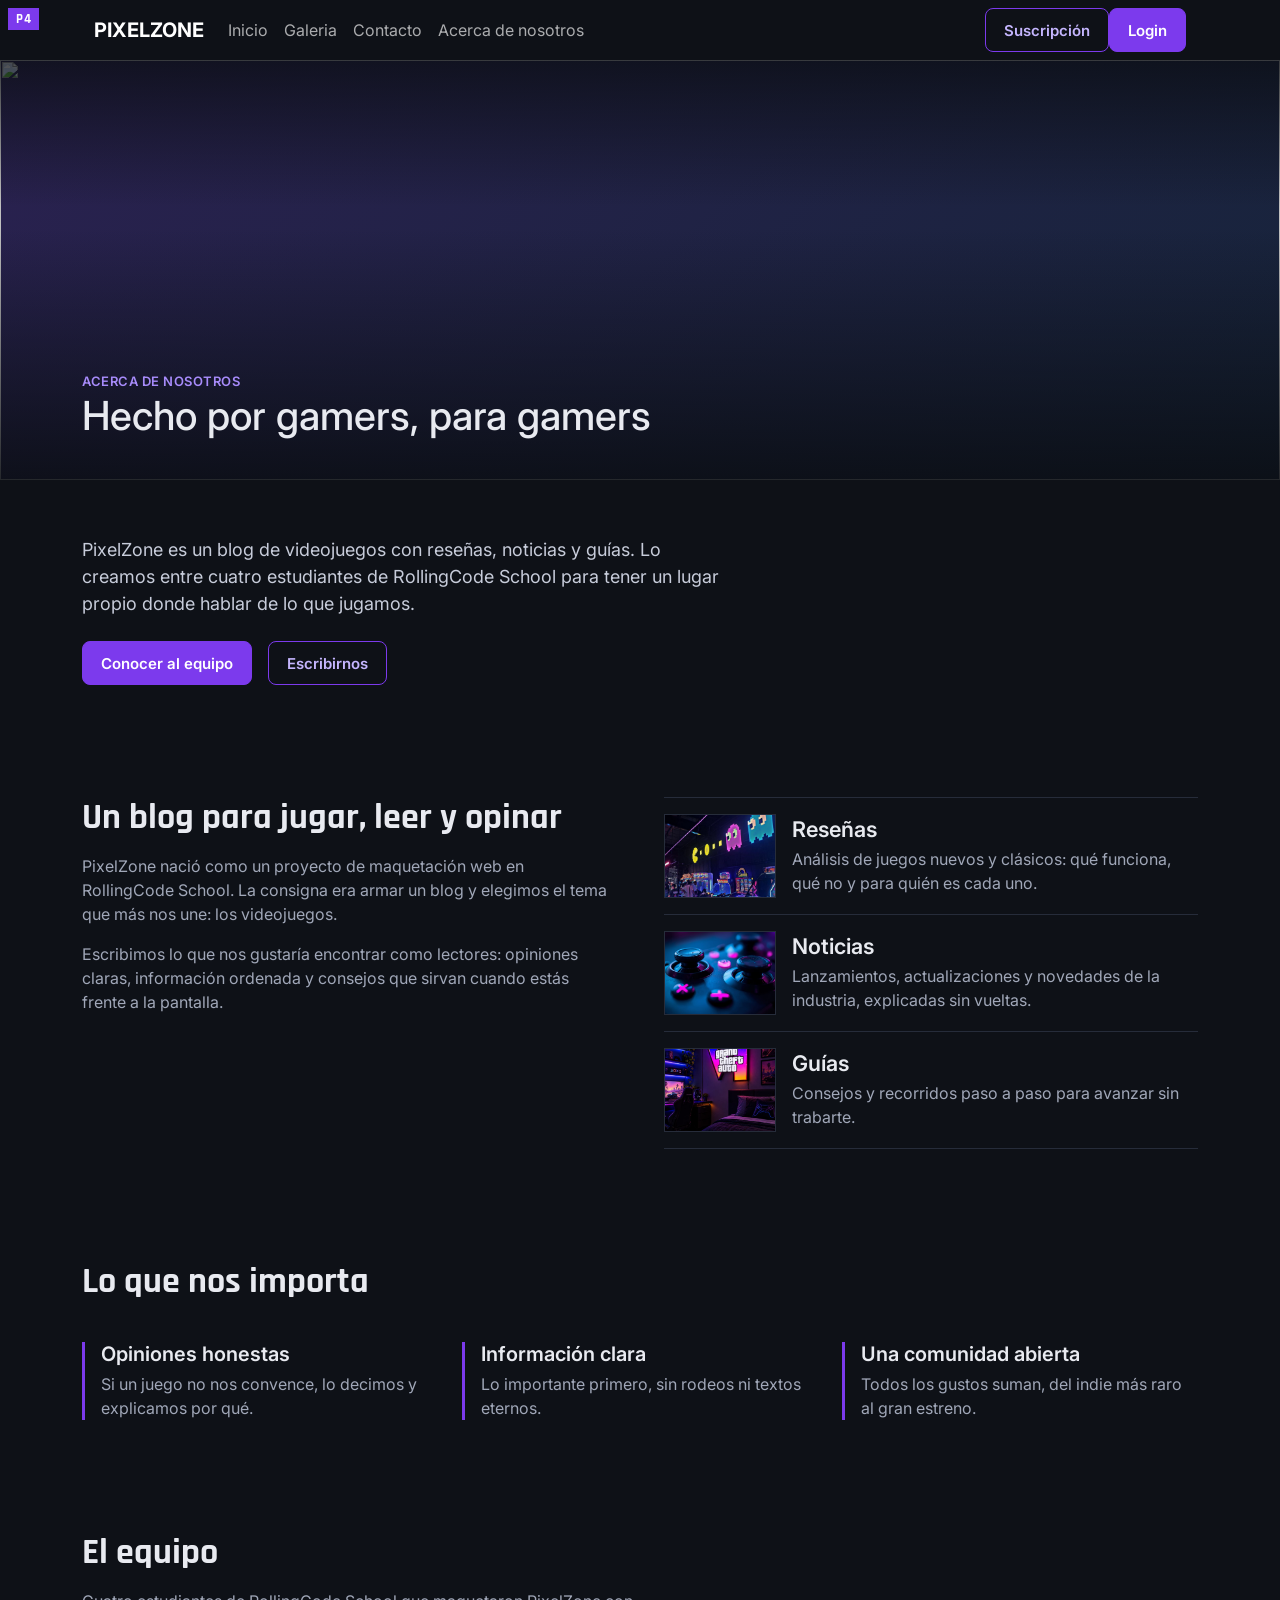
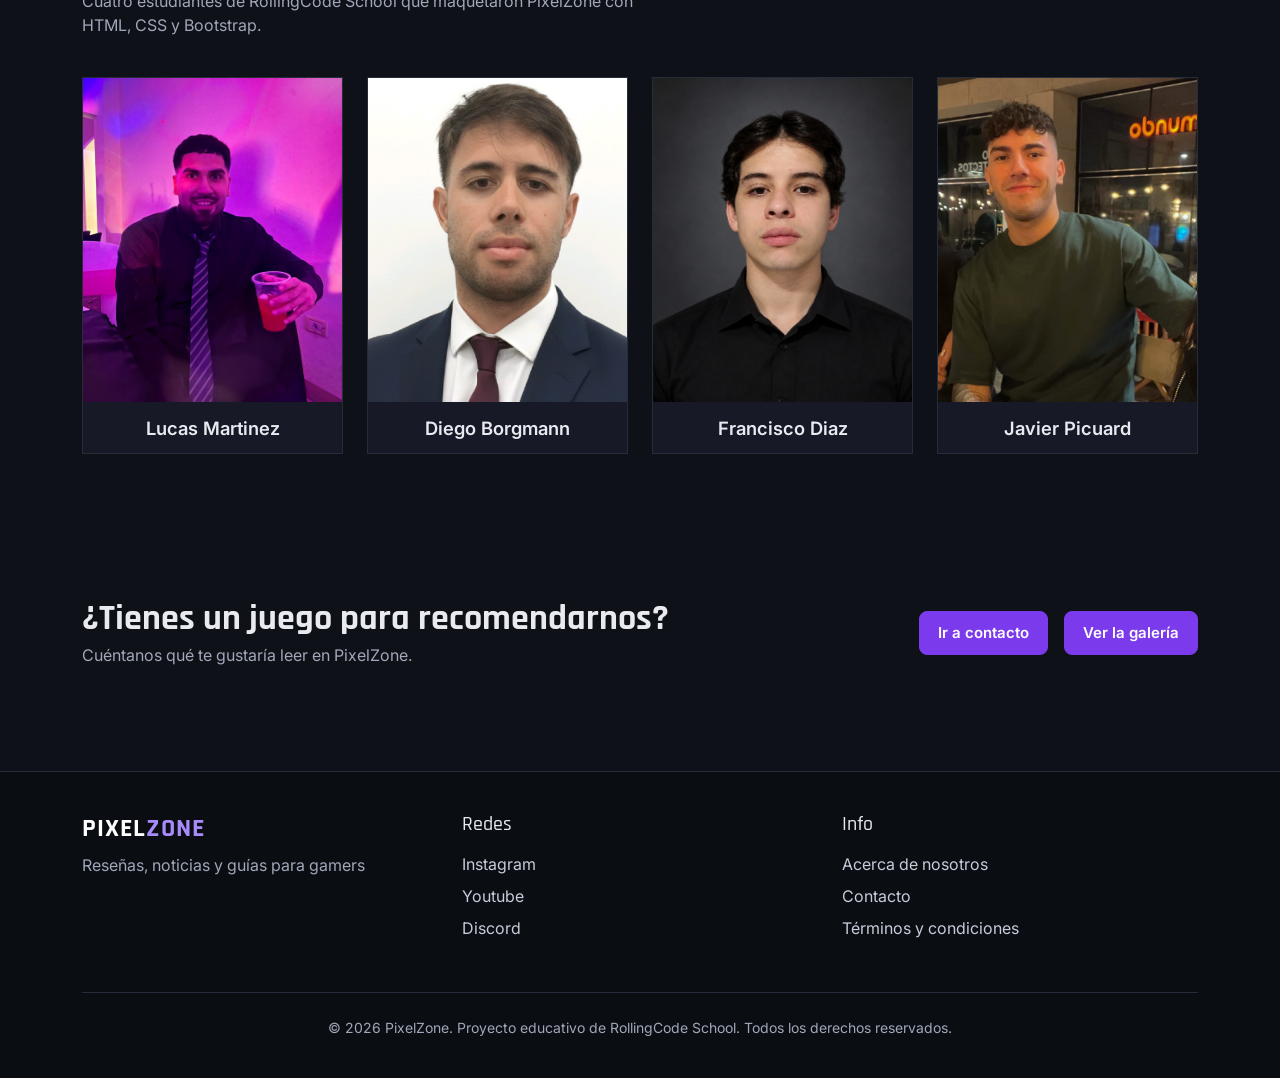
==== commit e96b2080: "se midifico el footer y la foto de integrantes" ====
--- a/pages/acercadenosotros.html
+++ b/pages/acercadenosotros.html
@@ -62,22 +62,8 @@
                 >
               </li>
             </ul>
-            <button
-  class="btn-pixel btn-pixel-outline"
-  type="button"
-  data-bs-toggle="modal"
-  data-bs-target="#suscription"
->
-  Suscripción
-</button>
-<button
-  class="btn-pixel"
-  type="button"
-  data-bs-toggle="modal"
-  data-bs-target="#login"
->
-  Login
-</button>
+            <button class="btn-pixel btn-pixel-outline" type="button" data-bs-toggle="modal"  data-bs-target="#suscription"> Suscripción</button>
+            <button class="btn-pixel" type="button" data-bs-toggle="modal" data-bs-target="#login"> Login </button>
         </div>
       </nav>
     </header>
@@ -309,7 +295,7 @@
           Cuatro estudiantes de RollingCode School que maquetaron PixelZone con
           HTML, CSS y Bootstrap.
         </p>
-        <!--cambiar en cada ficha las iniciales por las fotos de nossotros-->
+        <!--cambiar en cada ficha las iniciales por las fotos de nosotros-->
         <div class="row row-cols-2 row-cols-lg-4 g-3 g-lg-4 mt-1">
           <div class="col">
             <article class="about-slot">
@@ -321,7 +307,7 @@
           <div class="col">
             <article class="about-slot">
               <span class="about-slot-tag">P2</span>
-              <div class="about-avatar"> <img src="../img/diego.jpeg" alt="Foto de Diego Borgmann" /></div>
+              <div class="about-avatar"> <img src="../img/diego.jpg" alt="Foto de Diego Borgmann" /></div>
               <h3 class="about-slot-name">Diego Borgmann</h3>
             </article>
           </div>
--- a/css/style.css
+++ b/css/style.css
@@ -482,14 +482,15 @@
   background: var(--about-gradient);
   color: var(--accent);
   font: 700 2.5rem / 1 var(--font-title);
+  }
 
 .about-avatar img {
   position: absolute;
   inset: 0;
   width: 100%;
   height: 100%;
-  object-fit: cover;            
-  object-position: center 20%; 
+  object-fit: cover;
+  object-position: center 20%;
 }
 
 .about-slot-name {
@@ -497,10 +498,24 @@
   padding: .9rem .5rem;
   font: 600 1.15rem / 1.2 var(--font-title);
   color: var(--text);
-
+}
 
 /* ---------- Cierre ---------- */
 .about-cta {
+  border-top: 1px solid var(--color-border);
+  padding-top: 2rem;
+  display: flex;
+  flex-wrap: wrap;
+  align-items: center;
+  justify-content: space-between;
+  gap: 1.5rem;
+}
+
+@media (prefers-reduced-motion: reduce) {
+  .about-slot {
+    transition: none;
+  }
+}
 /* =====================================================
    7. PÁGINA ERROR 404
    ===================================================== */
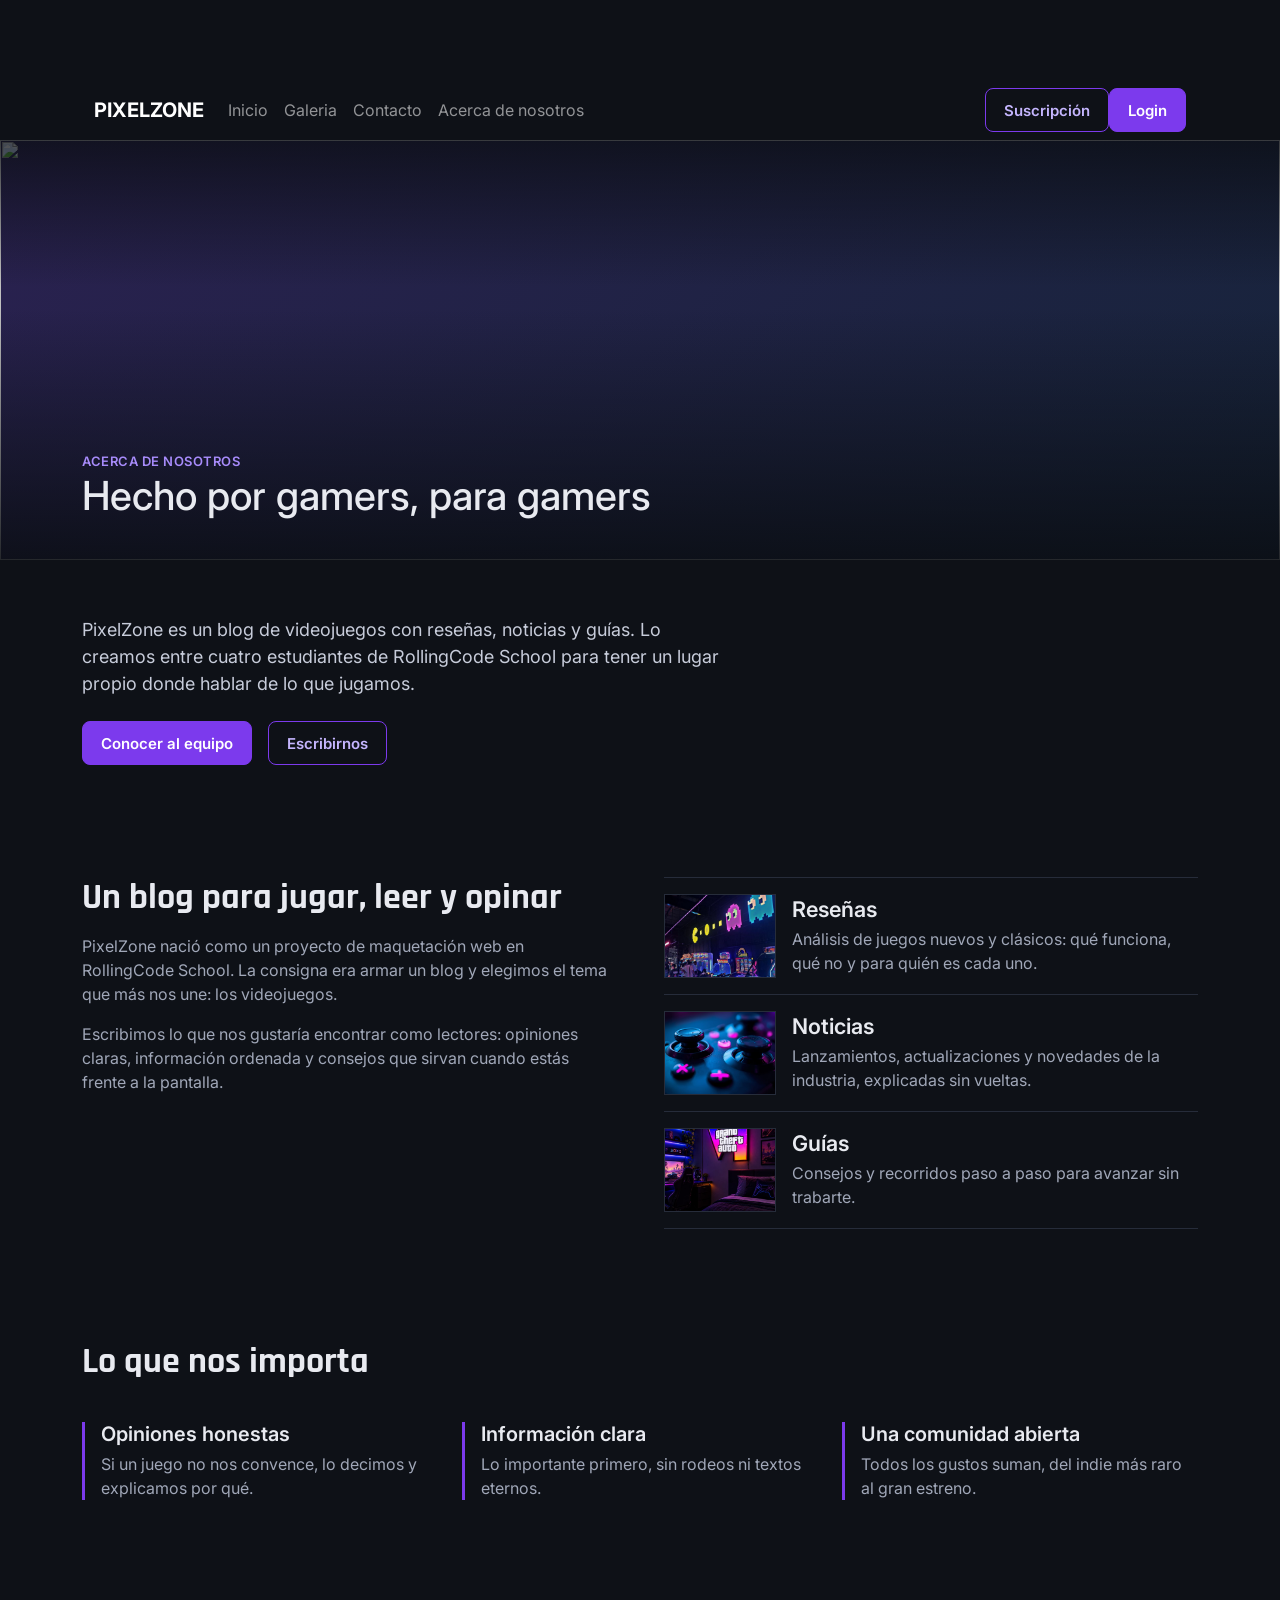
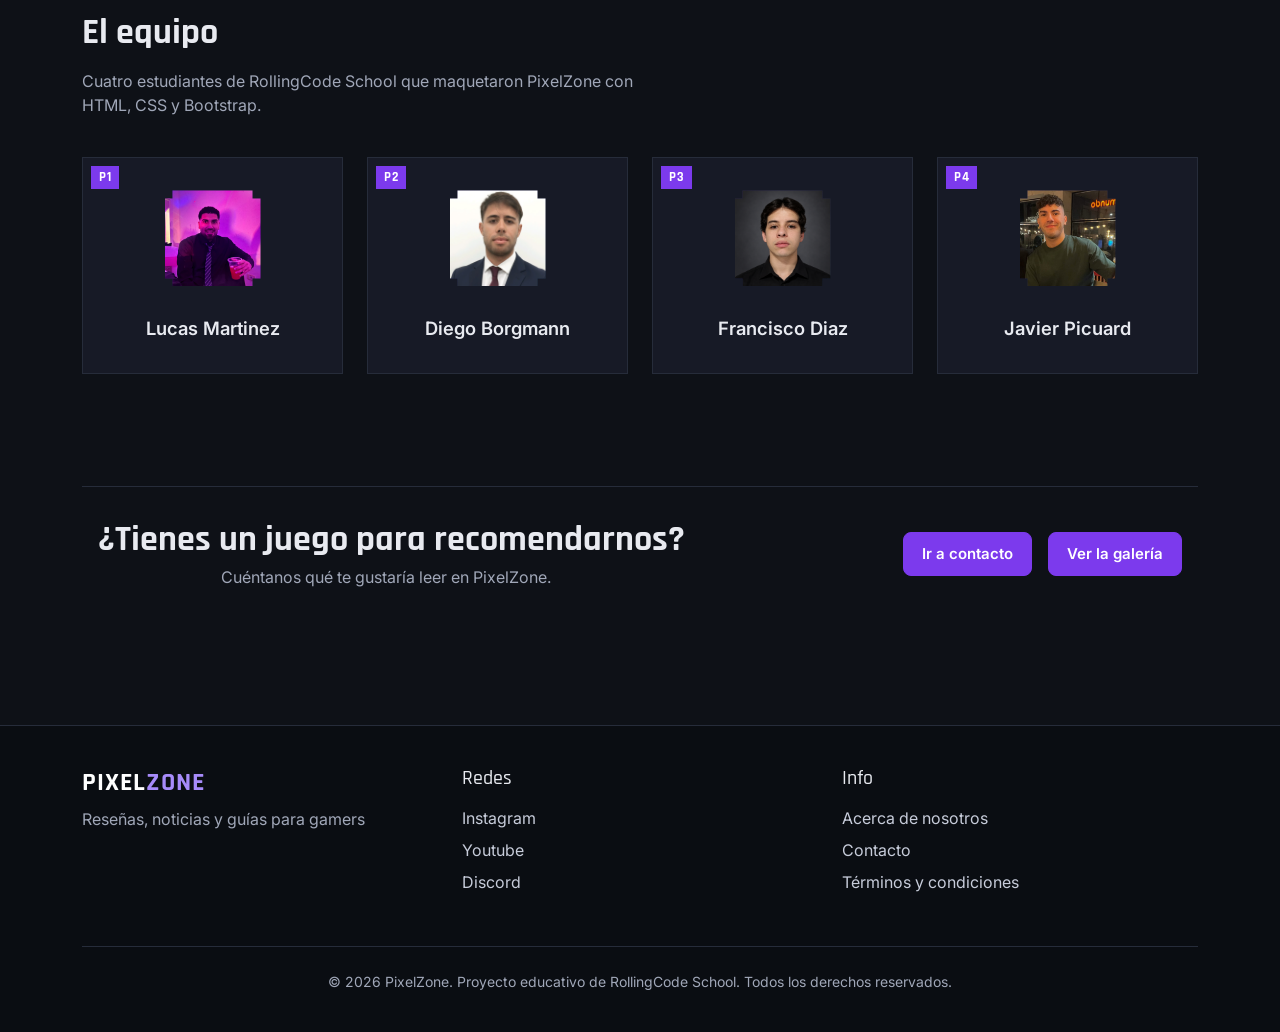
==== commit da0b6443: "arreglando el navbar" ====
--- a/pages/acercadenosotros.html
+++ b/pages/acercadenosotros.html
@@ -26,23 +26,25 @@
   </head>
   <body>
     <header class="container">
-      <nav class="navbar navbar-expand-lg">
+      <nav class="navbar navbar-expand-lg" class="navbar navbar-expand-lg fixed-top site-nav"
+        data-bs-theme="dark">
         <div class="container">
           <a class="navbar-brand fw-bold pixel" href="../index.html"
             >PIXEL<span class="zone">ZONE</span></a
           >
-          <button
+           <button
             class="navbar-toggler"
             type="button"
             data-bs-toggle="collapse"
-            data-bs-target="#navbarSupportedContent"
-            aria-controls="navbarSupportedContent"
+            data-bs-target="#menuPrincipal"
+            aria-controls="menuPrincipal"
             aria-expanded="false"
-            aria-label="Toggle navigation"
+            aria-label="Abrir menú"
           >
             <span class="navbar-toggler-icon"></span>
           </button>
-          <div class="collapse navbar-collapse" id="navbarSupportedContent">
+
+          <div class="collapse navbar-collapse" id="menuPrincipal" >
             <ul class="navbar-nav me-auto mb-2 mb-lg-0">
               <li class="nav-item">
                 <a class="nav-link links" href="../index.html">Inicio</a>
--- a/css/style.css
+++ b/css/style.css
@@ -1,33 +1,62 @@
 /* =====================================================
    PIXELZONE · style.css
    Orden:
-   1. Variables      5. Carrusel
-   2. Base           6. Footer
-   3. Botones        7. Página Error 404
-   4. Navbar         8. Accesibilidad
-                     9. Otras páginas
-   ===================================================== */
-
-
-/* =====================================================
-   1. VARIABLES
+   1. Variables        6. Footer
+   2. Base             7. Entradas (cards) y aside
+   3. Botones          8. Ventanas modales
+   4. Navbar           9. Página Error 404
+   5. Carrusel        10. Accesibilidad
+                      11. Otras páginas (Acerca de, Galería)
+   ===================================================== */
+
+
+/* =====================================================
+   1. VARIABLES  (un solo :root para todo el proyecto)
    ===================================================== */
 :root {
-  /* Colores */
-  --bg: #0E1117;
-  --nav-bg: #0A0D12;
-  --footer-bg: #0A0D12;
-  --border: #262C3A;
-  --text: #E8EAF0;
-  --link: #C7CCDA;
-  --muted: #A0A7B8;
-  --accent: #A78BFA;
-  --primary: #7C3AED;
-  --primary-hover: #6D28D9;
+  /* Fondos */
+  --bg: #0e1117;                  /* fondo general de la página */
+  --nav-bg: #0a0d12;              /* navbar */
+  --footer-bg: #0a0d12;
+  --surface: #171a26;             /* tarjetas, sidebar, modales */
+  --surface-input: #0c0e14;       /* campos de formulario */
+  --border: #262c3a;
+
+  /* Marca */
+  --primary: #7c3aed;             /* botones principales */
+  --primary-hover: #6d28d9;
+  --accent: #a78bfa;              /* "ZONE", etiquetas, links activos */
+  --primary-soft: #c4b5fd;        /* texto de botones outline */
+  --primary-border: #6d3fd1;      /* borde de botones outline */
+
+  /* Texto */
+  --text: #e8eaf0;                /* títulos */
+  --link: #c7ccda;                /* links del menú y footer */
+  --muted: #a0a7b8;               /* descripciones, placeholders */
+  --text-on-primary: #ffffff;
+
+  /* Degradados */
+  --gradient-hero: linear-gradient(135deg, #2e1f63 0%, #16233c 100%);
+  --gradient-image: linear-gradient(135deg, #2a2050 0%, #14233f 100%);
 
   /* Tipografías */
   --font-title: Rajdhani, Inter, sans-serif;
   --font-body: Inter, system-ui, sans-serif;
+
+  /* Alias de los nombres anteriores (para no romper nada que los use) */
+  --color-bg: var(--bg);
+  --color-bg-header: var(--nav-bg);
+  --color-surface: var(--surface);
+  --color-surface-input: var(--surface-input);
+  --color-border: var(--border);
+  --color-primary: var(--primary);
+  --color-primary-hover: var(--primary-hover);
+  --color-primary-light: var(--accent);
+  --color-primary-soft: var(--primary-soft);
+  --color-primary-border: var(--primary-border);
+  --color-text: var(--text);
+  --color-text-muted: var(--muted);
+  --color-text-on-primary: var(--text-on-primary);
 }
 
 
@@ -35,13 +64,14 @@
    2. BASE
    ===================================================== */
 body {
-  margin: 0;
   display: flex;
   flex-direction: column;
   min-height: 100vh;
+  margin: 0;
   background: var(--bg);
   color: var(--text);
   font: 16px/1.5 var(--font-body);
+  padding-top: 80px;
 }
 
 /* main ocupa el espacio sobrante: empuja el footer abajo */
@@ -67,14 +97,58 @@
   color: var(--accent);
   font-size: 13px;
   font-weight: 600;
-  letter-spacing: .5px;
+  letter-spacing: 0.5px;
   text-transform: uppercase;
 }
 
 
 /* =====================================================
-   3. BOTONES (Suscripción, Login, Volver al inicio)
-   ===================================================== */
+   3. BOTONES
+   ===================================================== */
+
+/* Botón relleno violeta (Ver más, Buscar, Entrar, Suscribirme) */
+.btn-primary-brand {
+  background: var(--primary);
+  border: 1px solid var(--primary);
+  color: var(--text-on-primary);
+}
+.btn-primary-brand:hover,
+.btn-primary-brand:focus-visible {
+  background: var(--primary-hover);
+  border-color: var(--primary-hover);
+  color: var(--text-on-primary);
+}
+
+/* Botón con borde (Suscripción) */
+.btn-outline-brand,
+.suscription-button {
+  background: transparent;
+  border: 1px solid var(--primary-border);
+  color: var(--primary-soft);
+}
+.btn-outline-brand:hover,
+.btn-outline-brand:focus-visible,
+.suscription-button:hover,
+.suscription-button:focus-visible {
+  background: var(--primary);
+  border-color: var(--primary);
+  color: #fff;
+}
+
+/* Botón Login del navbar */
+.log-button {
+  background: var(--primary);
+  border: 1px solid var(--primary);
+  color: #fff;
+}
+.log-button:hover,
+.log-button:focus-visible {
+  background: var(--primary-hover);
+  border-color: var(--primary-hover);
+  color: #fff;
+}
+
+/* Botón .btn-pixel (usado en otras páginas) */
 .btn-pixel {
   display: inline-flex;
   align-items: center;
@@ -107,10 +181,9 @@
   box-shadow: none;
 }
 
-/* Variante con borde (Suscripción) */
 .btn-pixel-outline {
   background: transparent;
-  color: #C4B5FD;
+  color: var(--primary-soft);
 }
 .btn-pixel-outline:hover,
 .btn-pixel-outline:focus-visible {
@@ -193,7 +266,7 @@
    ===================================================== */
 .hero-slider .carousel-item {
   height: 420px;
-  background: linear-gradient(135deg, #2A2150, #16243A); /* mientras carga la foto */
+  background: linear-gradient(135deg, #2a2150, #16243a); /* mientras carga la foto */
   transition-duration: 1s;  /* velocidad del cambio de foto */
   will-change: opacity;
 }
@@ -278,6 +351,7 @@
   background: var(--footer-bg);
   border-top: 1px solid var(--border);
   color: var(--text);
+  font-family: var(--font-body);
 }
 
 .site-footer h3 {
@@ -317,106 +391,146 @@
 }
 
 
-/* acerca de nosotros */
-
-.about-page {
-  --about-surface: #171A26;
-  --about-gradient: linear-gradient(135deg, #2A2150, #16243A); /* el mismo del carrusel */
-}
-.about-section {
-  padding-top: clamp(2rem, 5vw, 3.5rem);
-  padding-bottom: clamp(2rem, 5vw, 3.5rem);
-   scroll-margin-top: 80px;
-}
-
-.about-heading {
-  font: 700 clamp(1.75rem, 4vw, 2.25rem) / 1.15 var(--font-title);;
-  color: var(--text);
-  margin-bottom: 1rem;
-}
-
-.about-text {
-  color: var(--muted);
-  max-width: 36rem;
-}
-
-.about-lead {
-  color: var(--link);
-  font-size: 1.125rem;
-  max-width: 40rem;
-  margin-bottom: 1.5rem;
+/* =====================================================
+   7. ENTRADAS (cards) Y ASIDE
+   ===================================================== */
+
+/* Cards */
+.card-post {
+  --bs-card-bg: var(--surface);
+  background: var(--surface);
+  border: 1px solid var(--border);
+  border-radius: 12px;
+  padding: 1rem;
+  color: var(--muted);
+}
+
+.card-post .card-body {
+  padding: 0 0 0 1rem;
+}
+
+.card-post-img {
+  width: 100%;
+  height: 160px;
+  object-fit: cover;
+  border-radius: 10px;
+}
+
+.card-tag {
+  color: var(--accent);
+  font-size: .8rem;
+  font-weight: 600;
+  text-transform: uppercase;
+}
+
+.card-post-title {
+  margin: .25rem 0 .5rem;
+  font-family: var(--font-title);
+  font-size: 1.4rem;
+  font-weight: 700;
+  color: var(--text);
+}
+
+.card-post .card-text {
+  color: var(--muted);
+}
+
+/* Aside */
+.aside-box {
+  background: var(--surface);
+  border: 1px solid var(--border);
+  border-radius: 12px;
+  padding: 1rem;
+}
+
+.aside-label {
+  display: block;
+  margin-bottom: .5rem;
+  font-size: .85rem;
+  color: var(--text);
+}
+
+.aside-title {
+  margin-bottom: .75rem;
+  font-family: var(--font-title);
+  font-size: 1.1rem;
+  font-weight: 700;
+  color: var(--text);
+}
+
+.aside-list {
+  list-style: none;
+  margin: 0;
+  padding: 0;
+}
+.aside-list a {
+  display: block;
+  padding: .4rem 0;
+  color: var(--muted);
+  text-decoration: none;
+  transition: color .2s ease;
+}
+.aside-list a:hover,
+.aside-list a:focus-visible {
+  color: var(--accent);
+}
+
+.ad-box {
+  min-height: 250px;
+  align-items: center;
+  justify-content: center;
+  background: var(--gradient-image);
+  border: 1px dashed var(--border);
+  border-radius: 12px;
+  color: var(--muted);
+  font-size: .9rem;
+}
+
+.gif-img {
+  max-width: 300px;
+  min-height: 0px;
+  aspect-ratio: 16 / 10;
+  overflow: hidden;
+  border-style: solid;
+}
+
+/* Aside fijo al hacer scroll (solo en pantallas grandes) */
+@media (min-width: 992px) {
+  aside {
+    position: sticky;
+    top: 80px;               /* deja lugar al navbar fijo */
+    align-self: flex-start;
   }
-
-/* ---------- Banner con imagen ---------- */
-.about-banner {
-  position: relative;
-  height: clamp(300px, 45vw, 420px);
-  background: var(--about-gradient);
-  overflow: hidden;
-}
-
-.about-banner img {
-  display: block;
-  width: 100%;
-  height: 100%;
-  object-fit: cover;
-}
-
-/* Degradados */
-.about-banner::before {
-  content: "";
-  position: absolute;
-  inset: 0;
-  background:
-    linear-gradient(to bottom, rgba(10, 13, 18, .75), rgba(10, 13, 18, 0) 35%),
-    linear-gradient(to top, rgba(10, 13, 18, .85), rgba(10, 13, 18, 0) 60%);
-}
-
-.about-banner-caption {
-  position: absolute;
-  left: 0;
-  right: 0;
-  bottom: 32px;
-}
-
-.about-banner .slide-title {
-  font-size: clamp(2.25rem, 6vw, 3.5rem);
-}
-
-
-.about-offer {
-  margin: 0;
-}
-
-.about-offer-item {
-  display: flex;
-  align-items: center;
-  gap: 1rem;
-  padding: 1rem 0;
-  border-top: 1px solid var(--border);
-}
-
-.about-offer-item:last-child {
+}
+
+
+/* =====================================================
+   8. VENTANAS MODALES Y FORMULARIOS
+   ===================================================== */
+.modal-content {
+  background: var(--surface);
+  border: 1px solid var(--border);
+  color: var(--text);
+}
+.modal-header {
   border-bottom: 1px solid var(--border);
 }
-
-.about-thumb {
-  flex-shrink: 0;
-  width: 112px;
-  height: 84px;
-  object-fit: cover;
-  background: var(--about-gradient);
+.modal .btn-close {
+  filter: invert(1) grayscale(1) brightness(1.5);   /* X visible sobre fondo oscuro */
+}
+
+.form-control {
+  background: var(--surface-input);
   border: 1px solid var(--border);
-}
-
-.about-offer-title {
-  font: 600 1.35rem / 1.2 var(--font-title);
-  color: var(--text);
-  margin: 0;
-}
-
-.about-offer-text {
-  margin: .25rem 0 0;
+  color: var(--text);
+}
+.form-control:focus {
+  background: var(--surface-input);
+  color: var(--text);
+  border-color: var(--primary);
+  box-shadow: 0 0 0 .25rem rgba(124, 58, 237, .25);
+}
+.form-control::placeholder {
   color: var(--muted);
 }
 
@@ -516,18 +630,15 @@
     transition: none;
   }
 }
-/* =====================================================
-   7. PÁGINA ERROR 404
+
+/* =====================================================
+   9. PÁGINA ERROR 404
    ===================================================== */
 .error-page {
   flex: 1;
   display: flex;
   flex-direction: column;
   align-items: center;
-  justify-content: space-between;
-  gap: 1.5rem;
-  padding-top: 2rem;
-  border-top: 1px solid var(--border);
   justify-content: center;
   gap: 12px;
   padding: 48px 24px;
@@ -555,7 +666,7 @@
 
 
 /* =====================================================
-   8. ACCESIBILIDAD
+   10. ACCESIBILIDAD
    ===================================================== */
 :focus-visible {
   outline: 2px solid var(--accent);
@@ -574,3 +685,341 @@
   }
 }
 
+
+/* =====================================================
+   11. OTRAS PÁGINAS
+   ===================================================== */
+
+/* ---------- Acerca de nosotros ---------- */
+.about-page {
+  --about-surface: #171a26;
+  --about-gradient: linear-gradient(135deg, #2a2150, #16243a); /* el mismo del carrusel */
+}
+
+.about-section {
+  padding-top: clamp(2rem, 5vw, 3.5rem);
+  padding-bottom: clamp(2rem, 5vw, 3.5rem);
+  scroll-margin-top: 80px;
+}
+
+.about-heading {
+  margin-bottom: 1rem;
+  font: 700 clamp(1.75rem, 4vw, 2.25rem) / 1.15 var(--font-title);
+  color: var(--text);
+}
+
+.about-text {
+  max-width: 36rem;
+  color: var(--muted);
+}
+
+.about-lead {
+  max-width: 40rem;
+  margin-bottom: 1.5rem;
+  font-size: 1.125rem;
+  color: var(--link);
+}
+
+/* Banner con imagen */
+.about-banner {
+  position: relative;
+  height: clamp(300px, 45vw, 420px);
+  background: var(--about-gradient);
+  overflow: hidden;
+}
+
+.about-banner img {
+  display: block;
+  width: 100%;
+  height: 100%;
+  object-fit: cover;
+}
+
+.about-banner::before {
+  content: "";
+  position: absolute;
+  inset: 0;
+  background:
+    linear-gradient(to bottom, rgba(10, 13, 18, .75), rgba(10, 13, 18, 0) 35%),
+    linear-gradient(to top, rgba(10, 13, 18, .85), rgba(10, 13, 18, 0) 60%);
+}
+
+.about-banner-caption {
+  position: absolute;
+  left: 0;
+  right: 0;
+  bottom: 32px;
+}
+
+.about-banner .slide-title {
+  font-size: clamp(2.25rem, 6vw, 3.5rem);
+}
+
+/* Qué ofrecemos */
+.about-offer {
+  margin: 0;
+}
+
+.about-offer-item {
+  display: flex;
+  align-items: center;
+  gap: 1rem;
+  padding: 1rem 0;
+  border-top: 1px solid var(--border);
+}
+.about-offer-item:last-child {
+  border-bottom: 1px solid var(--border);
+}
+
+.about-thumb {
+  flex-shrink: 0;
+  width: 112px;
+  height: 84px;
+  object-fit: cover;
+  background: var(--about-gradient);
+  border: 1px solid var(--border);
+}
+
+.about-offer-title {
+  margin: 0;
+  font: 600 1.35rem / 1.2 var(--font-title);
+  color: var(--text);
+}
+
+.about-offer-text {
+  margin: .25rem 0 0;
+  color: var(--muted);
+}
+
+@media (max-width: 575.98px) {
+  .about-thumb {
+    width: 88px;
+    height: 66px;
+  }
+}
+
+/* Lo que nos importa */
+.about-value {
+  padding-left: 1rem;
+  border-left: 3px solid var(--primary);
+}
+
+.about-value h3 {
+  margin-bottom: .35rem;
+  font: 600 1.25rem / 1.2 var(--font-title);
+  color: var(--text);
+}
+
+.about-value p {
+  margin: 0;
+  color: var(--muted);
+}
+
+/* Equipo: pantalla de selección de jugador */
+.about-slot {
+  position: relative;
+  padding: 2rem 1rem 1.25rem;
+  background: var(--about-surface);
+  border: 1px solid var(--border);
+  text-align: center;
+  outline: 2px solid transparent;
+  outline-offset: 10px;
+  transition: outline-color .15s ease, outline-offset .15s ease,
+              border-color .15s ease;
+}
+.about-slot:hover {
+  border-color: var(--accent);
+  outline-color: var(--accent);
+  outline-offset: 4px;
+}
+
+.about-slot-tag {
+  position: absolute;
+  top: .5rem;
+  left: .5rem;
+  padding: .3rem .5rem;
+  background: var(--primary);
+  color: #fff;
+  font: 700 .8rem / 1 var(--font-title);
+  letter-spacing: .05em;
+}
+
+.about-avatar {
+  display: grid;
+  place-items: center;
+  width: 96px;
+  height: 96px;
+  margin: 0 auto 1rem;
+  background: var(--about-gradient);
+  color: var(--accent);
+  font: 700 2rem / 1 var(--font-title);
+  letter-spacing: .04em;
+  clip-path: polygon(
+    0 8px, 8px 8px, 8px 0,
+    calc(100% - 8px) 0, calc(100% - 8px) 8px, 100% 8px,
+    100% calc(100% - 8px), calc(100% - 8px) calc(100% - 8px), calc(100% - 8px) 100%,
+    8px 100%, 8px calc(100% - 8px), 0 calc(100% - 8px)
+  );
+}
+
+/* Si el avatar lleva una foto en vez de iniciales */
+.about-avatar img {
+  display: block;
+  width: 100%;
+  height: 100%;
+  object-fit: cover;
+}
+
+.about-slot-name {
+  margin: 0;
+  font: 600 1.15rem / 1.2 var(--font-title);
+  color: var(--text);
+}
+
+/* Cierre (el bloque original quedó cortado por el conflicto: revisar) */
+.about-cta {
+  padding: 2rem 1rem;
+  text-align: center;
+}
+
+/* ---------- Galería ---------- */
+.page-galeria {
+  /* Variables propias de la galería, construidas con las generales */
+  --gal-fondo-card: #131822;
+  --gal-borde: var(--border);
+  --gal-acento: var(--accent);
+  --gal-texto-suave: var(--muted);
+
+  padding-bottom: 4rem;        /* sin padding-top: el banner arranca en el borde */
+}
+
+/* Banner con video. El navbar es fixed-top y flota sobre el banner. */
+.gal-banner {
+  position: relative;
+  display: flex;
+  align-items: flex-end;
+  min-height: 22rem;
+  margin-bottom: 2.5rem;
+  padding: 7rem 0 2rem;
+  overflow: hidden;
+  /* Si el video falla o tarda, el banner igual se ve */
+  background: linear-gradient(135deg, #2a2150, #16243a);
+}
+
+.gal-banner-video {
+  position: absolute;
+  inset: 0;
+  width: 100%;
+  height: 100%;
+  object-fit: cover;
+  z-index: 0;
+}
+
+/* Capa degradada sobre el video */
+.gal-banner::before {
+  content: "";
+  position: absolute;
+  inset: 0;
+  z-index: 1;
+  background: linear-gradient(
+    to bottom,
+    rgba(10, 13, 18, .70) 0%,
+    rgba(10, 13, 18, .15) 40%,
+    var(--bg) 100%
+  );
+}
+
+.gal-banner .container {
+  position: relative;
+  z-index: 2;
+}
+
+.gal-title {
+  margin: 0 0 .5rem;
+  font-family: var(--font-title);
+  font-weight: 700;
+  font-size: clamp(2.25rem, 5vw, 3.5rem);
+  line-height: 1.1;
+  color: #fff;
+}
+
+.gal-intro {
+  max-width: 55ch;
+  margin: 0;
+  color: var(--gal-texto-suave);
+}
+
+/* Tarjeta */
+.gal-card {
+  height: 100%;
+  margin: 0;
+  background: var(--gal-fondo-card);
+  border: 1px solid var(--gal-borde);
+  border-radius: .75rem;
+  overflow: hidden;
+  transition: border-color .2s ease;
+}
+.gal-card:hover {
+  border-color: var(--gal-acento);
+}
+
+/* Video de la tarjeta: proporción 4:3 recortando con cover */
+.gal-media {
+  position: relative;
+  overflow: hidden;
+  aspect-ratio: 4 / 3;
+}
+.gal-media video {
+  display: block;
+  width: 100%;
+  height: 100%;
+  object-fit: cover;
+  cursor: pointer;
+  transition: transform .35s ease;
+}
+.gal-card:hover .gal-media video,
+.gal-card:hover .gal-poster {
+  transform: scale(1.05);
+}
+
+.gal-poster {
+  position: absolute;
+  inset: 0;
+  width: 100%;
+  height: 100%;
+  object-fit: cover;
+  pointer-events: none;
+  transition: opacity .25s ease, transform .35s ease;
+}
+.gal-card.is-playing .gal-poster {
+  opacity: 0;
+}
+
+/* Texto de la tarjeta */
+.gal-card figcaption {
+  padding: 1rem 1.1rem 1.25rem;
+}
+.gal-card-title {
+  margin: .5rem 0 .25rem;
+  font-family: var(--font-title);
+  font-weight: 700;
+  font-size: 1.35rem;
+  color: #fff;
+}
+.gal-card figcaption p {
+  margin: 0;
+  color: var(--gal-texto-suave);
+  font-size: .95rem;
+}
+
+@media (prefers-reduced-motion: reduce) {
+  .gal-card,
+  .gal-media video,
+  .gal-poster {
+    transition: none;
+  }
+  .gal-card:hover .gal-media video,
+  .gal-card:hover .gal-poster {
+    transform: none;
+  }
+}
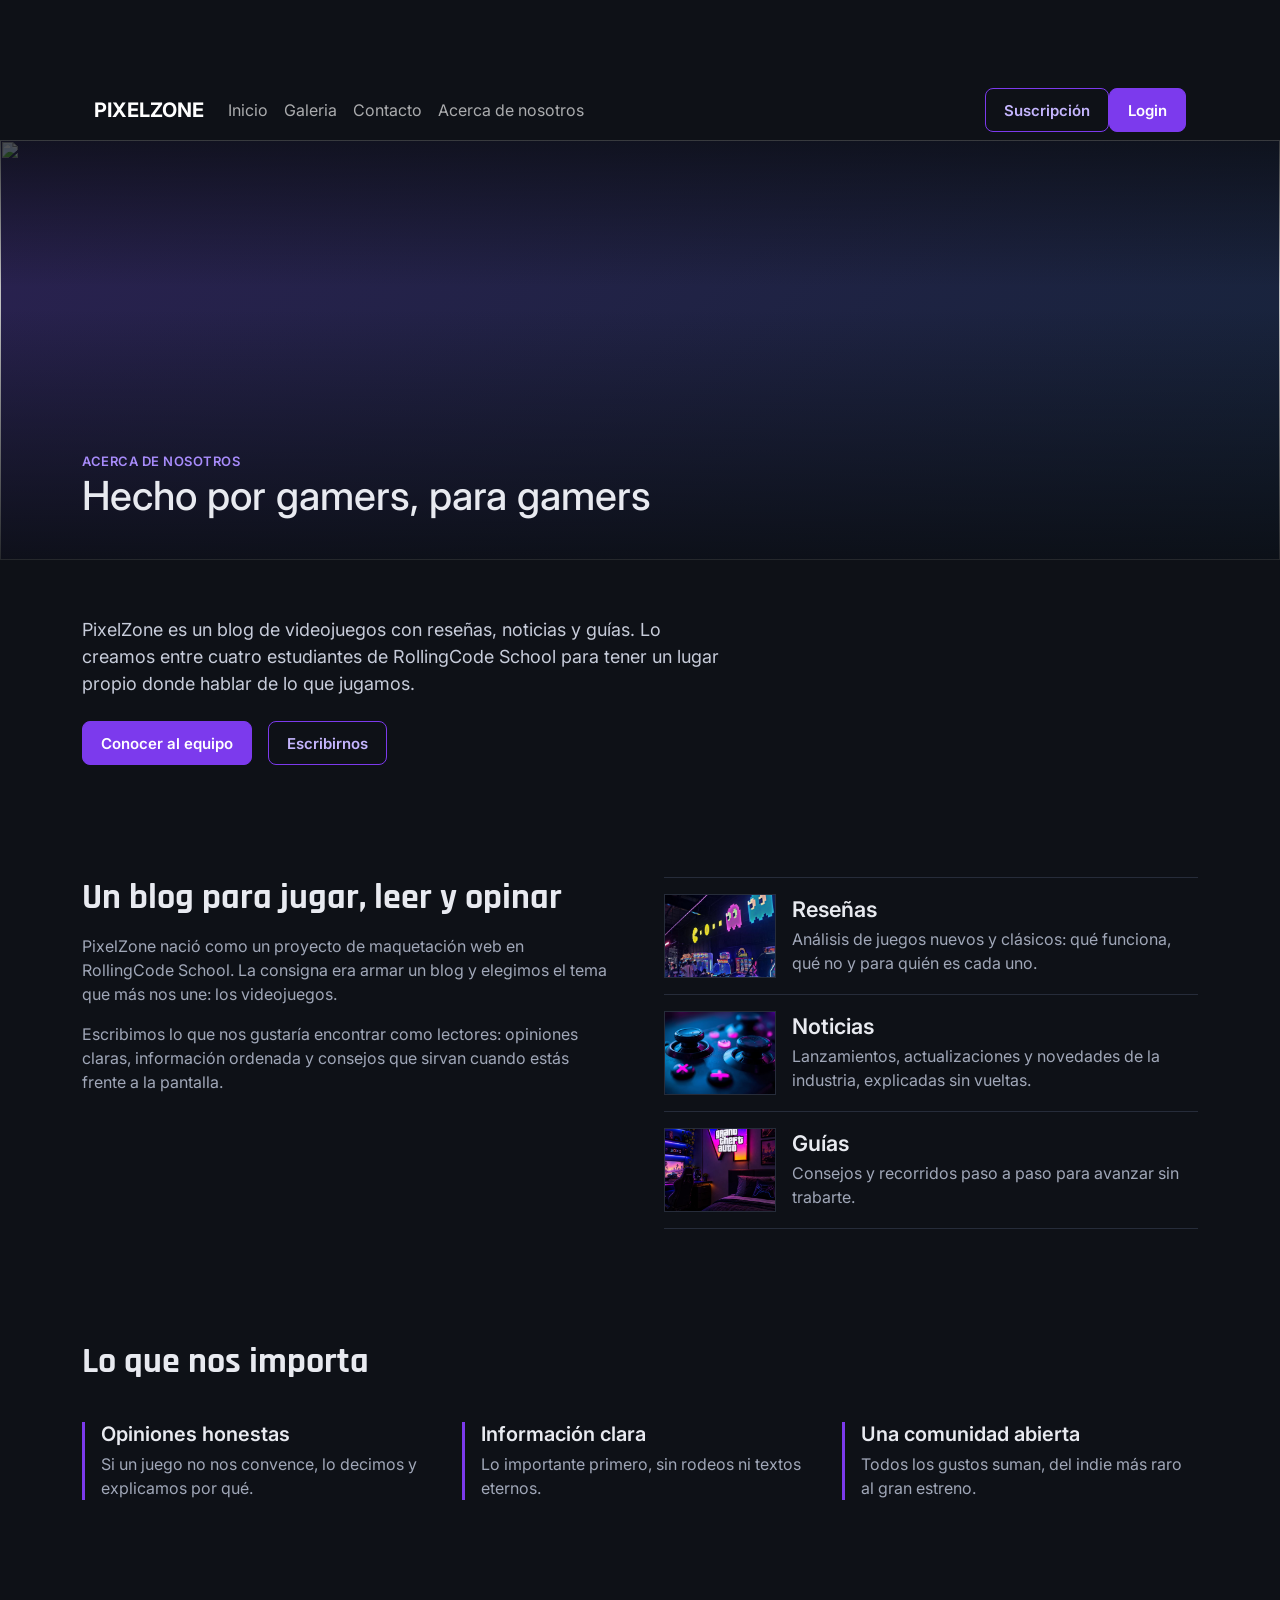
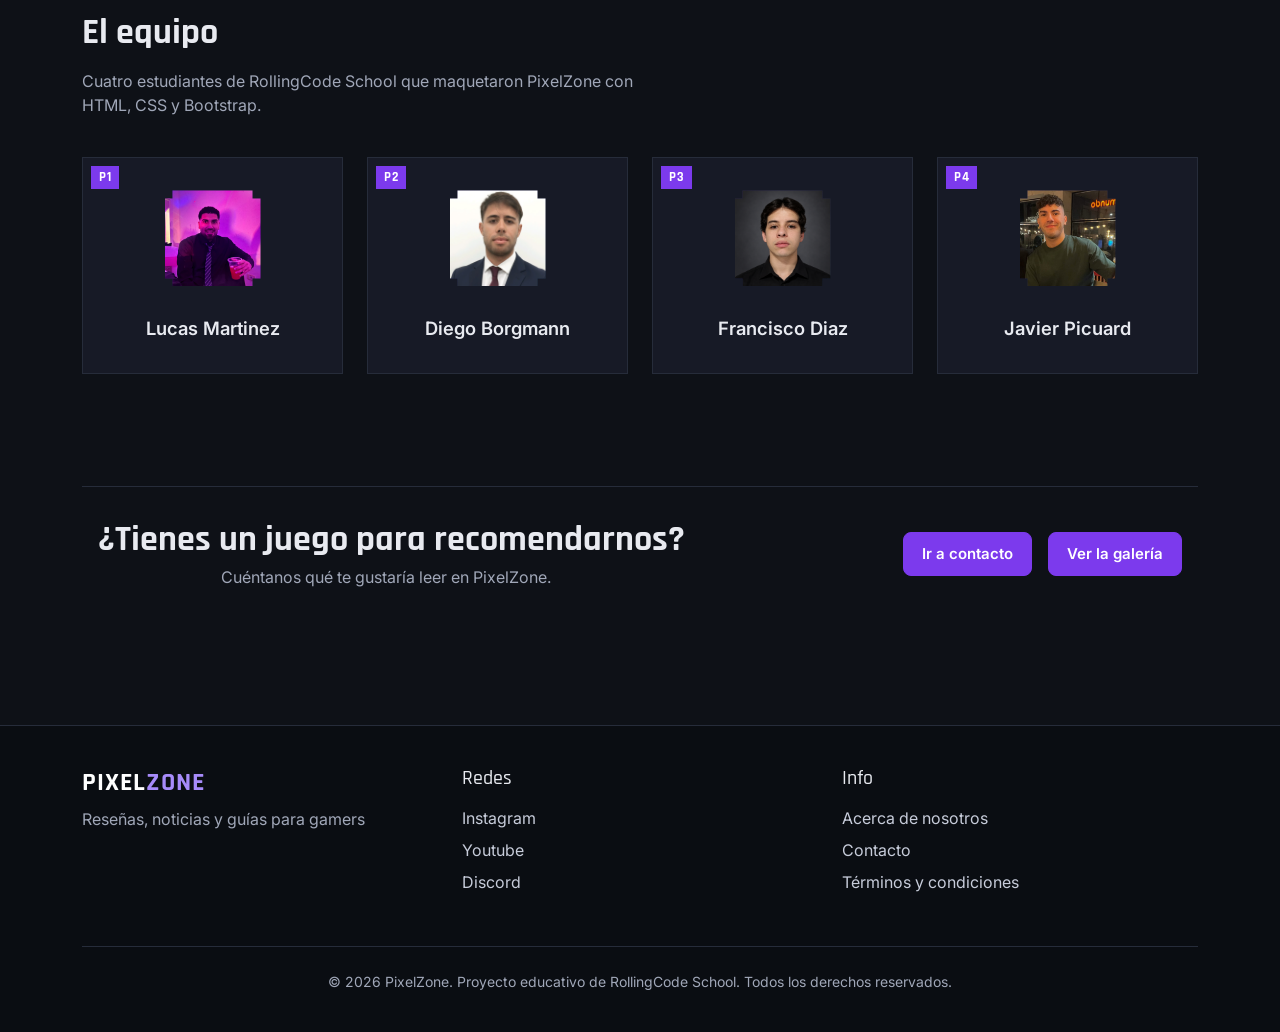
==== commit 2e2c9626: "Merge pull request #14 from LucasMartinez0/fix/carrouselcards Fix/carrouselcards" ====
--- a/pages/acercadenosotros.html
+++ b/pages/acercadenosotros.html
@@ -26,25 +26,23 @@
   </head>
   <body>
     <header class="container">
-      <nav class="navbar navbar-expand-lg" class="navbar navbar-expand-lg fixed-top site-nav"
-        data-bs-theme="dark">
+      <nav class="navbar navbar-expand-lg">
         <div class="container">
           <a class="navbar-brand fw-bold pixel" href="../index.html"
             >PIXEL<span class="zone">ZONE</span></a
           >
-           <button
+          <button
             class="navbar-toggler"
             type="button"
             data-bs-toggle="collapse"
-            data-bs-target="#menuPrincipal"
-            aria-controls="menuPrincipal"
+            data-bs-target="#navbarSupportedContent"
+            aria-controls="navbarSupportedContent"
             aria-expanded="false"
-            aria-label="Abrir menú"
+            aria-label="Toggle navigation"
           >
             <span class="navbar-toggler-icon"></span>
           </button>
-
-          <div class="collapse navbar-collapse" id="menuPrincipal" >
+          <div class="collapse navbar-collapse" id="navbarSupportedContent">
             <ul class="navbar-nav me-auto mb-2 mb-lg-0">
               <li class="nav-item">
                 <a class="nav-link links" href="../index.html">Inicio</a>
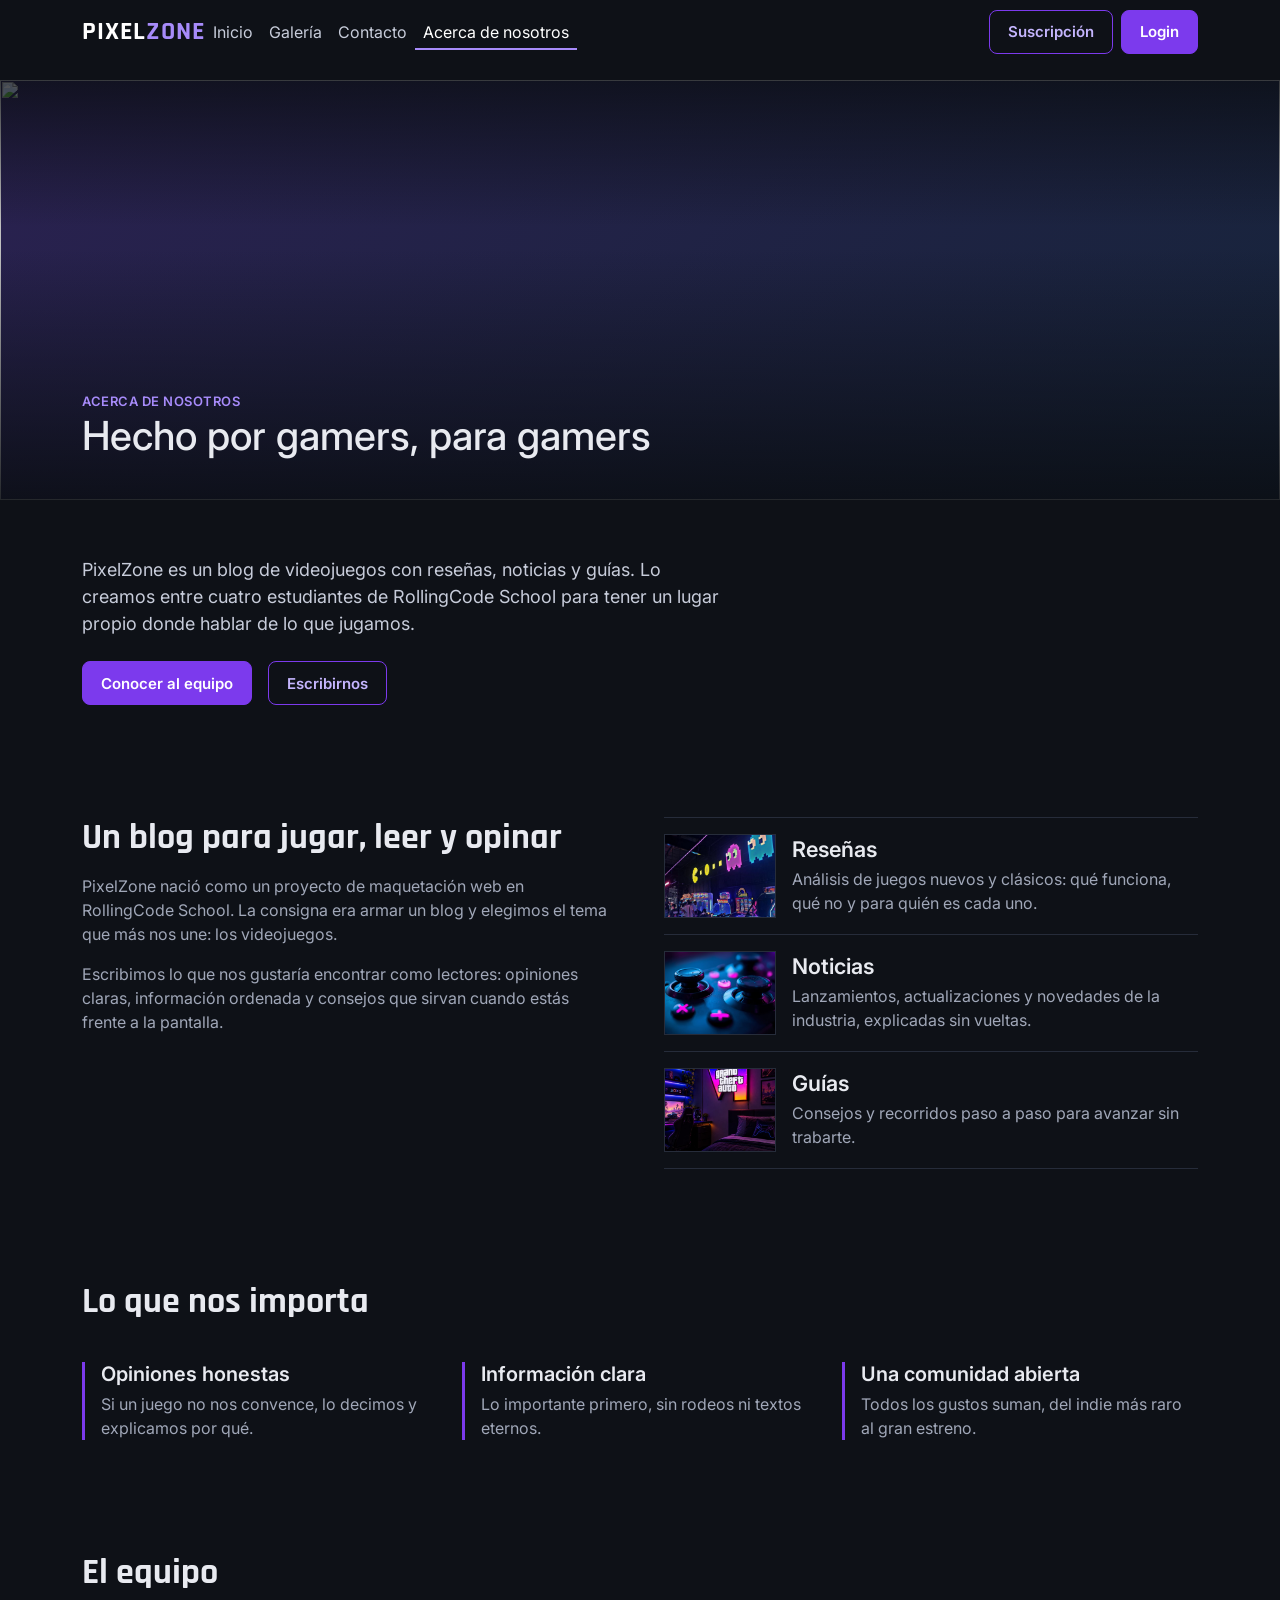
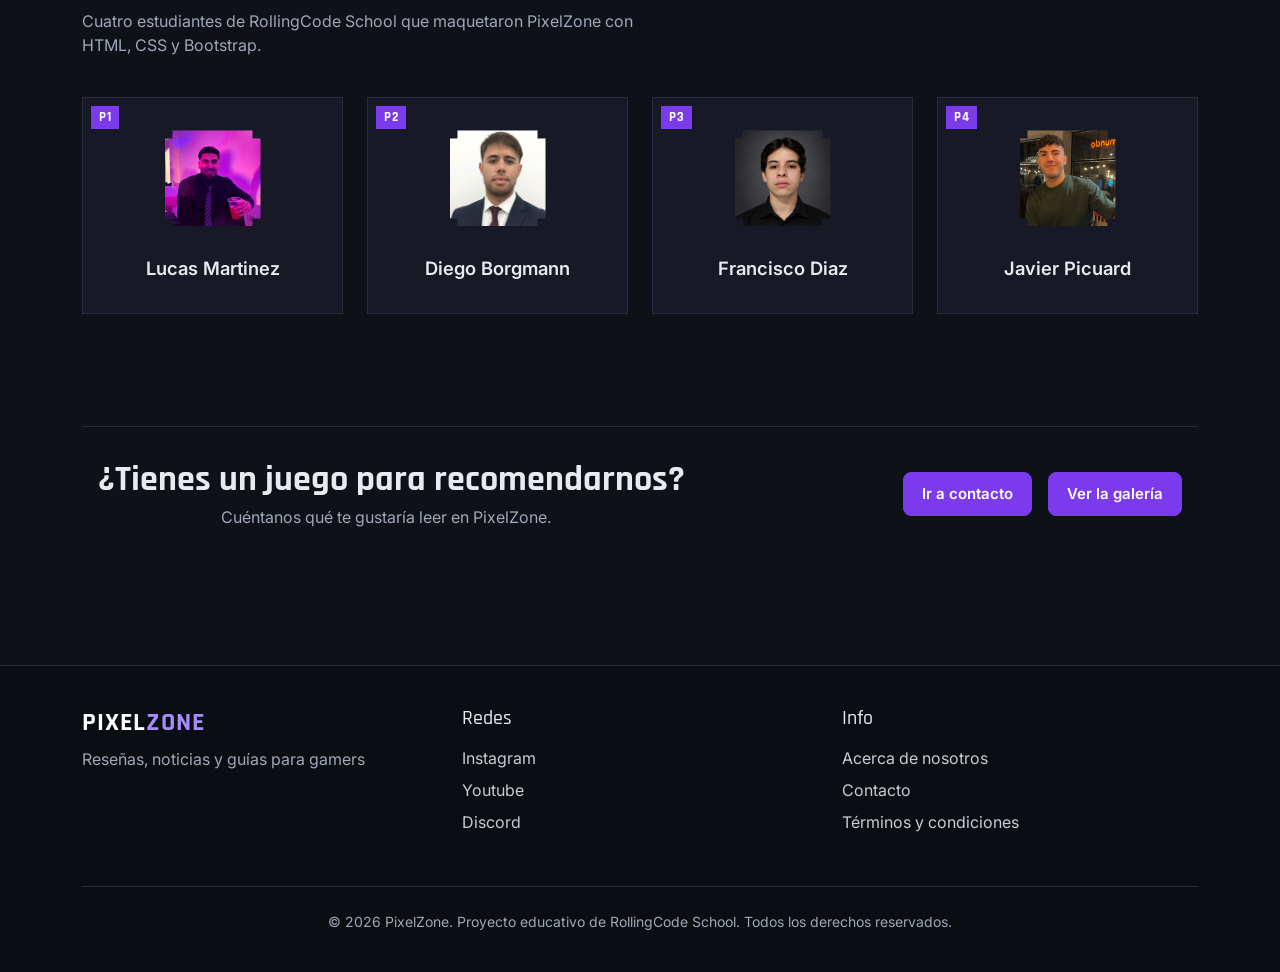
==== commit 4b8f6870: "se arregla modal" ====
--- a/pages/acercadenosotros.html
+++ b/pages/acercadenosotros.html
@@ -25,45 +25,53 @@
     <title>Acerca de nosotros | PixelZone</title>
   </head>
   <body>
-    <header class="container">
-      <nav class="navbar navbar-expand-lg">
+    <header>
+      <nav
+        class="navbar navbar-expand-lg fixed-top site-nav"
+        data-bs-theme="dark"
+      >
         <div class="container">
-          <a class="navbar-brand fw-bold pixel" href="../index.html"
-            >PIXEL<span class="zone">ZONE</span></a
-          >
+          <a class="logo" href="../index.html">PIXEL<span>ZONE</span></a>
           <button
             class="navbar-toggler"
             type="button"
             data-bs-toggle="collapse"
-            data-bs-target="#navbarSupportedContent"
-            aria-controls="navbarSupportedContent"
+            data-bs-target="#menuPrincipal"
+            aria-controls="menuPrincipal"
             aria-expanded="false"
-            aria-label="Toggle navigation"
+            aria-label="Abrir menú"
           >
             <span class="navbar-toggler-icon"></span>
           </button>
-          <div class="collapse navbar-collapse" id="navbarSupportedContent">
+
+          <div class="collapse navbar-collapse" id="menuPrincipal">
             <ul class="navbar-nav me-auto mb-2 mb-lg-0">
               <li class="nav-item">
-                <a class="nav-link links" href="../index.html">Inicio</a>
+                <a class="nav-link" href="../index.html">Inicio</a>
               </li>
               <li class="nav-item">
-                <a class="nav-link links" href="./galeria.html">Galeria</a>
+                <a class="nav-link" href="galeria.html">Galería</a>
               </li>
               <li class="nav-item">
-                <a class="nav-link links" href="./contacto.html">Contacto</a>
+                <a class="nav-link" href="contacto.html">Contacto</a>
               </li>
               <li class="nav-item">
                 <a
-                  class="nav-link links"
+                  class="nav-link active"
                   aria-current="page"
-                  href="./acercadenosotros.html"
+                  href="acercadenosotros.html"
                   >Acerca de nosotros</a
                 >
               </li>
             </ul>
-            <button class="btn-pixel btn-pixel-outline" type="button" data-bs-toggle="modal"  data-bs-target="#suscription"> Suscripción</button>
-            <button class="btn-pixel" type="button" data-bs-toggle="modal" data-bs-target="#login"> Login </button>
+
+            <div class="d-flex gap-2">
+              <button class="btn-pixel btn-pixel-outline" type="button">
+                Suscripción
+              </button>
+              <a class="btn-pixel" href="login.html">Login</a>
+            </div>
+          </div>
         </div>
       </nav>
     </header>
@@ -166,7 +174,7 @@
         </div>
       </div>
     </div>
-    
+
     <main class="about-page">
       <section class="about-banner" aria-labelledby="about-title">
         <img src="../images/destacado-1.jpg.jfif" alt="" />
@@ -300,28 +308,36 @@
           <div class="col">
             <article class="about-slot">
               <span class="about-slot-tag">P1</span>
-              <div class="about-avatar"> <img src="../img/lucas.jpeg" alt="Foto de Lucas Martinez" /></div>
+              <div class="about-avatar">
+                <img src="../img/lucas.jpeg" alt="Foto de Lucas Martinez" />
+              </div>
               <h3 class="about-slot-name">Lucas Martinez</h3>
             </article>
           </div>
           <div class="col">
             <article class="about-slot">
               <span class="about-slot-tag">P2</span>
-              <div class="about-avatar"> <img src="../img/diego.jpg" alt="Foto de Diego Borgmann" /></div>
+              <div class="about-avatar">
+                <img src="../img/diego.jpg" alt="Foto de Diego Borgmann" />
+              </div>
               <h3 class="about-slot-name">Diego Borgmann</h3>
             </article>
           </div>
           <div class="col">
             <article class="about-slot">
               <span class="about-slot-tag">P3</span>
-              <div class="about-avatar"> <img src="../img/francisco.jpeg" alt="Foto de Francisco Diaz" /></div>
+              <div class="about-avatar">
+                <img src="../img/francisco.jpeg" alt="Foto de Francisco Diaz" />
+              </div>
               <h3 class="about-slot-name">Francisco Diaz</h3>
             </article>
           </div>
           <div class="col">
             <article class="about-slot">
               <span class="about-slot-tag">P4</span>
-              <div class="about-avatar"> <img src="../img/javier.jpeg" alt="Foto de Javier Picuard" /></div>
+              <div class="about-avatar">
+                <img src="../img/javier.jpeg" alt="Foto de Javier Picuard" />
+              </div>
               <h3 class="about-slot-name">Javier Picuard</h3>
             </article>
           </div>
--- a/css/style.css
+++ b/css/style.css
@@ -872,6 +872,7 @@
 
 .about-slot-name {
   margin: 0;
+  padding: .9rem .5rem;
   font: 600 1.15rem / 1.2 var(--font-title);
   color: var(--text);
 }
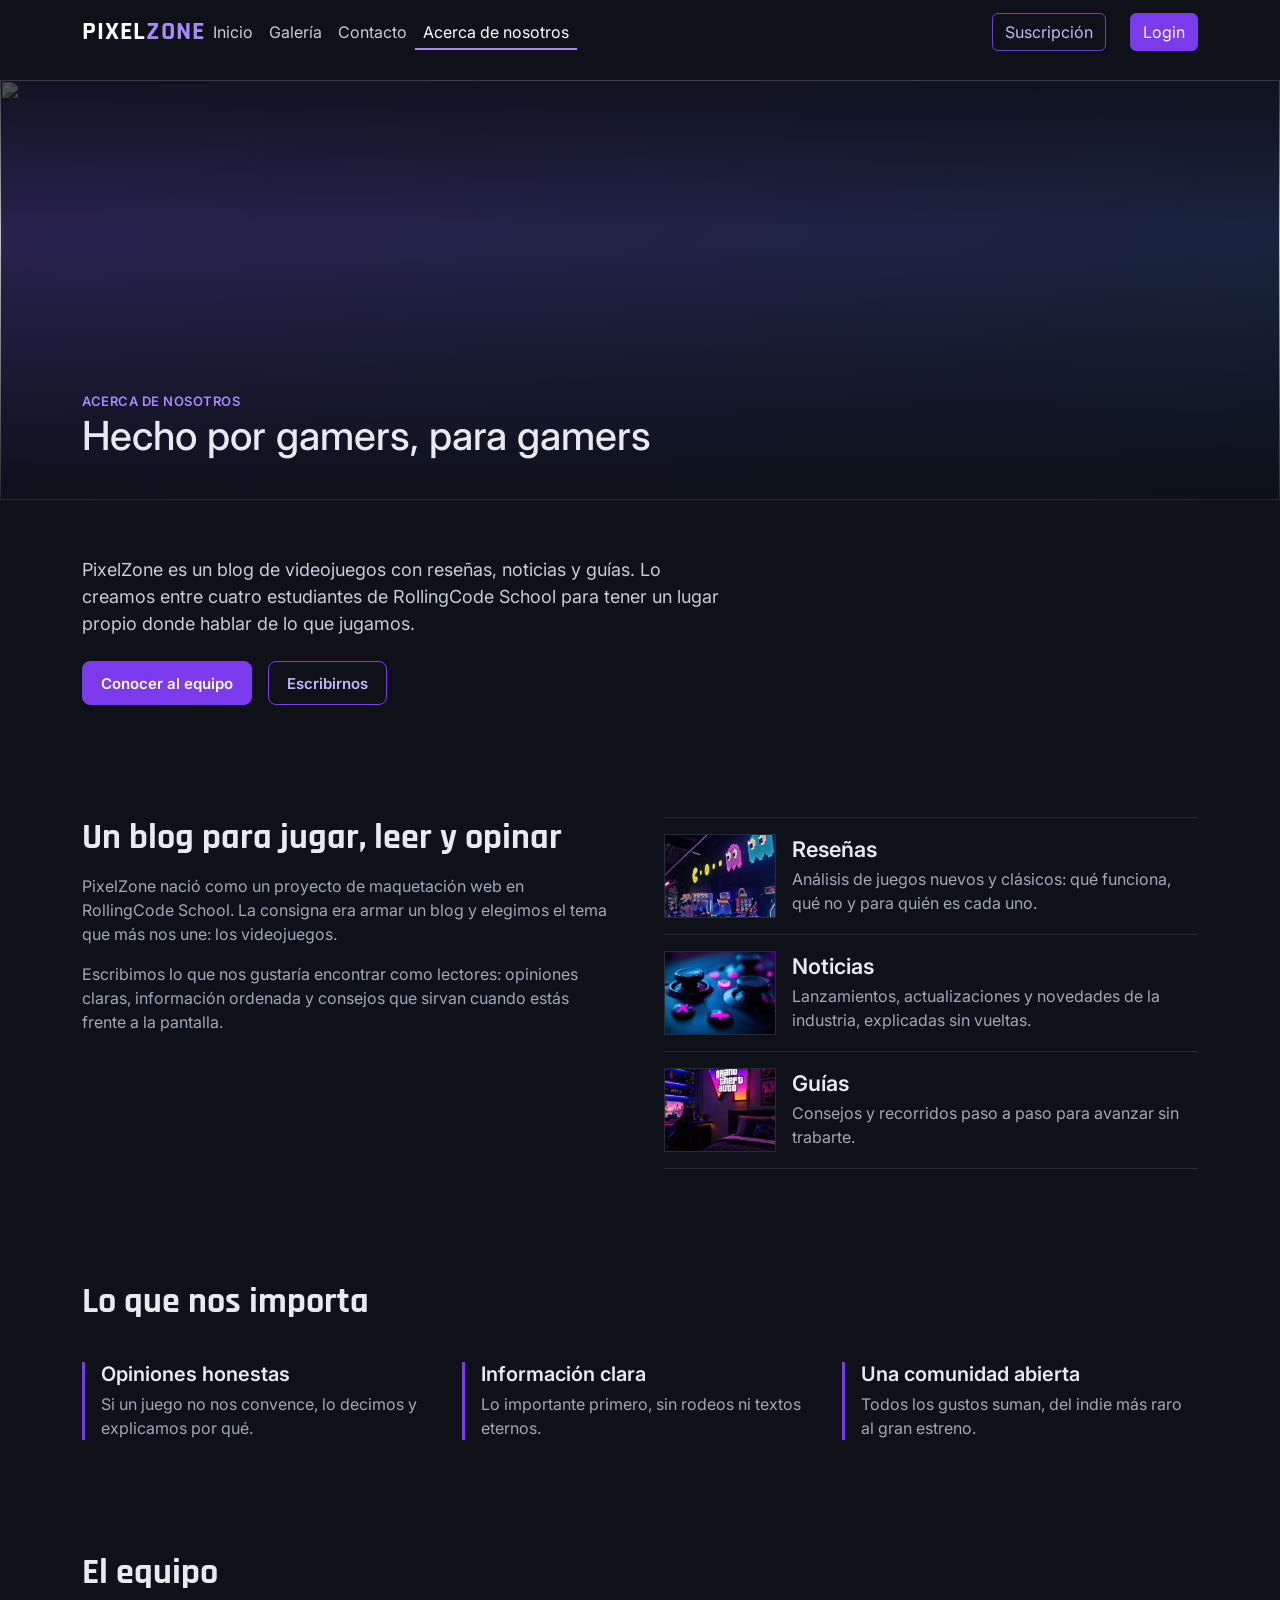
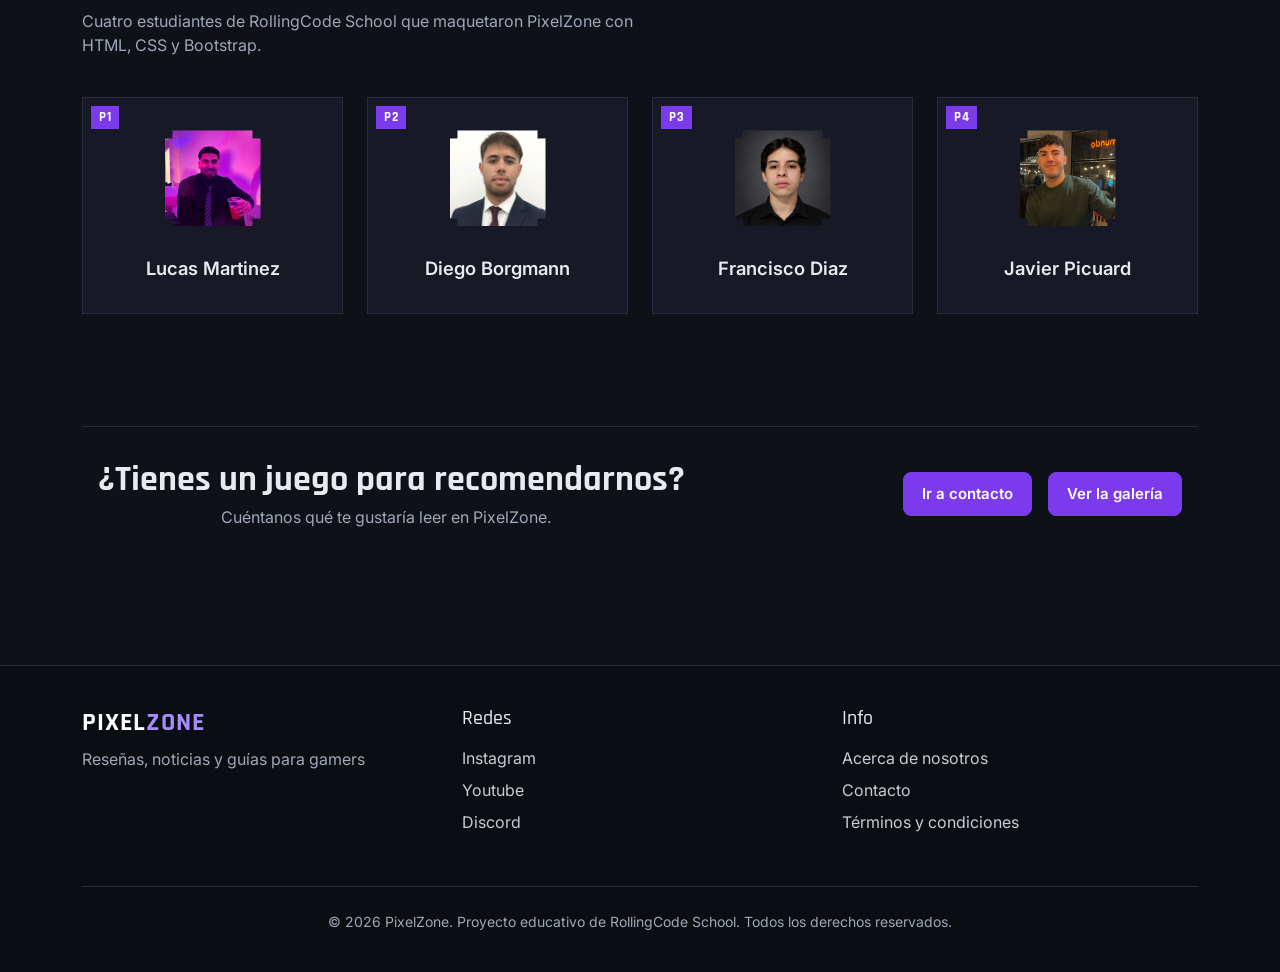
==== commit fa2dbd82: "se arregla modal y navbar" ====
--- a/pages/acercadenosotros.html
+++ b/pages/acercadenosotros.html
@@ -64,13 +64,22 @@
                 >
               </li>
             </ul>
-
-            <div class="d-flex gap-2">
-              <button class="btn-pixel btn-pixel-outline" type="button">
-                Suscripción
-              </button>
-              <a class="btn-pixel" href="login.html">Login</a>
-            </div>
+            <button
+              class="btn btn-outline-brand me-4 suscription-button button-suscript"
+              type="button"
+              data-bs-toggle="modal"
+              data-bs-target="#suscription"
+            >
+              Suscripción
+            </button>
+            <button
+              class="btn log-button button-log"
+              type="button"
+              data-bs-toggle="modal"
+              data-bs-target="#login"
+            >
+              Login
+            </button>
           </div>
         </div>
       </nav>
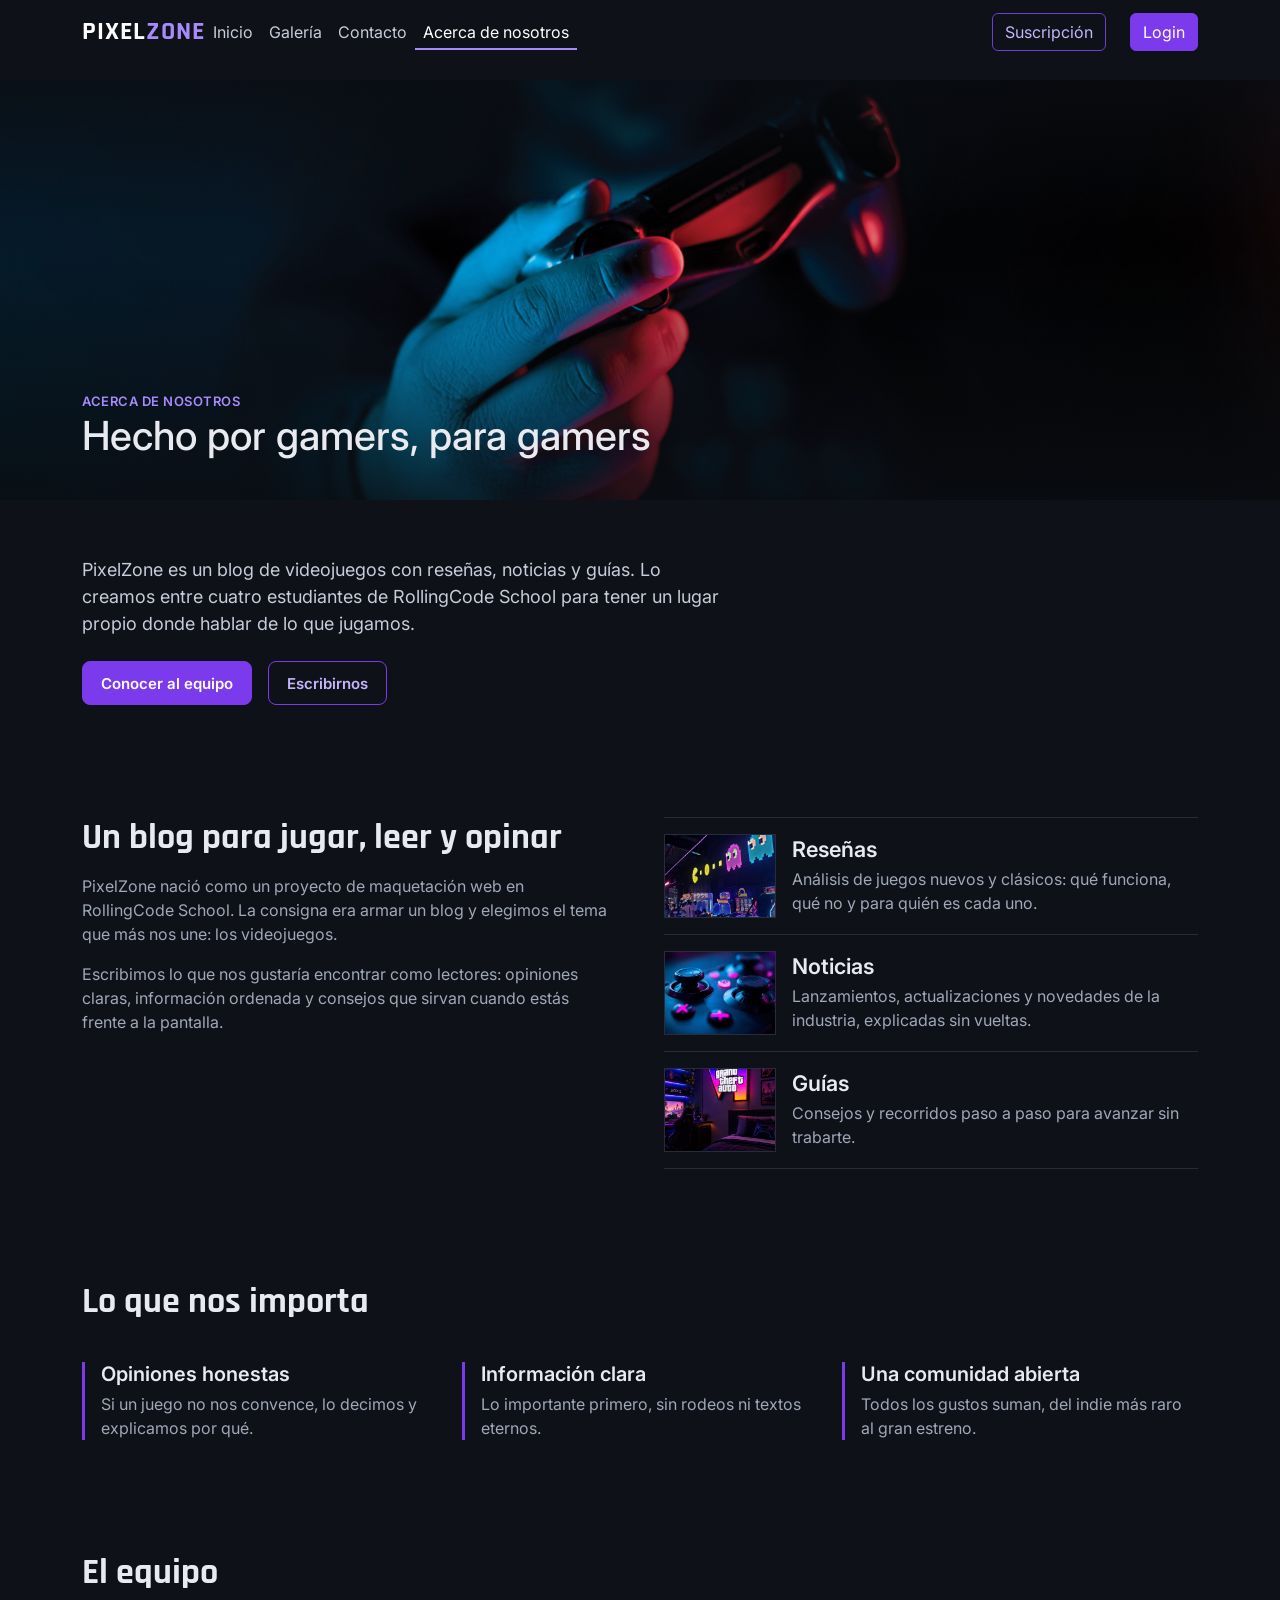
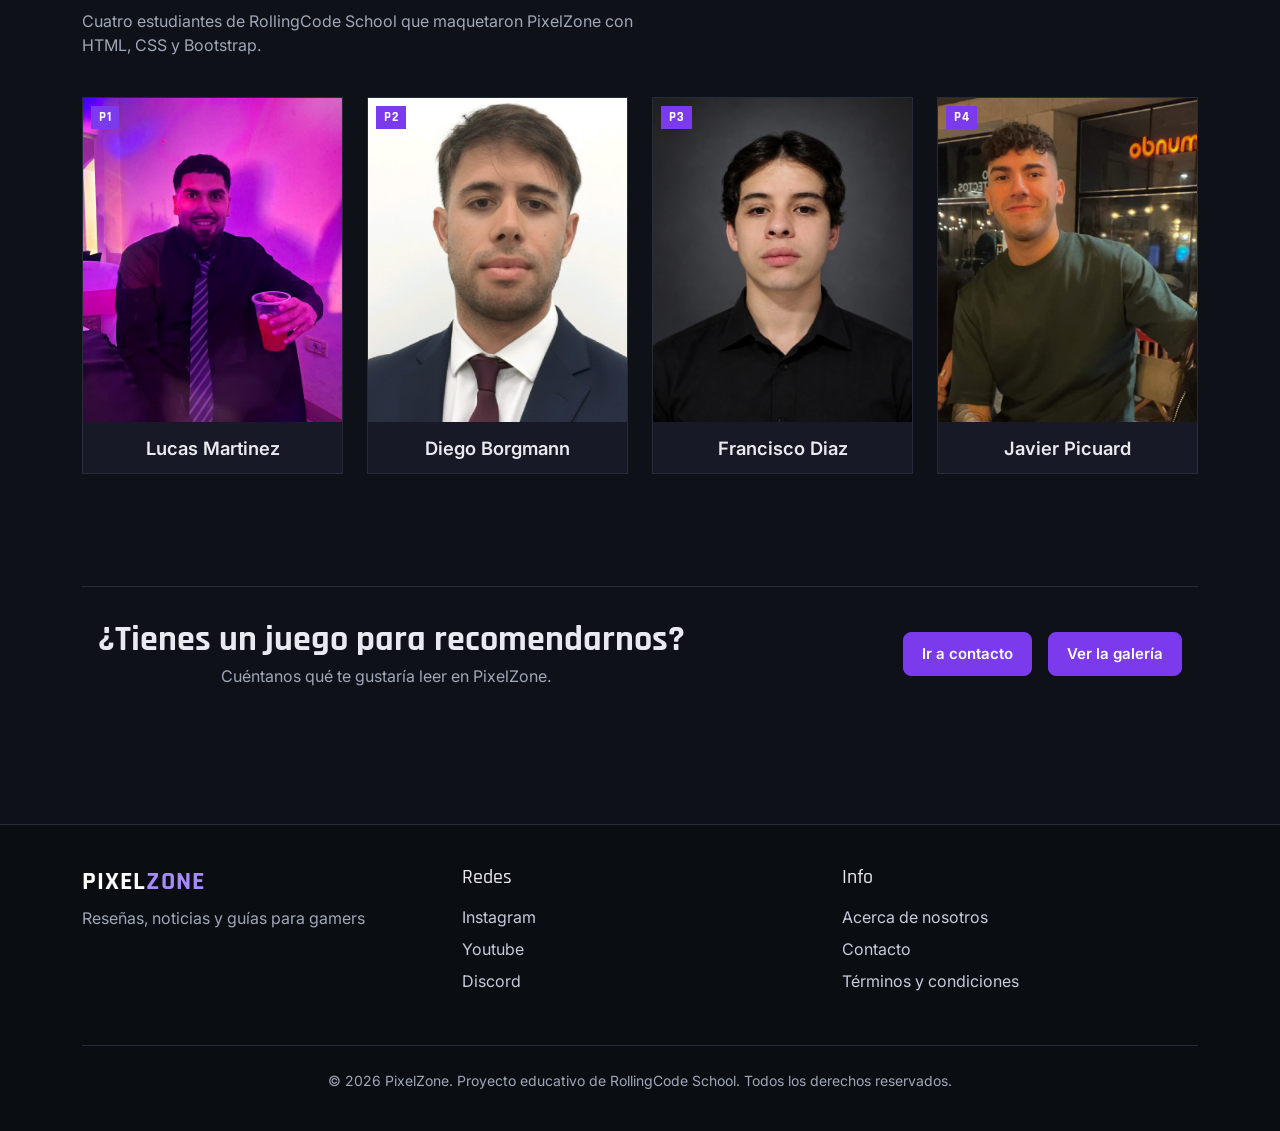
==== commit dc5d7fd4: "se arregla las fotos de nossotros, se agrega una foto de banner para la pagina acerca de nossotros" ====
--- a/pages/acercadenosotros.html
+++ b/pages/acercadenosotros.html
@@ -186,7 +186,7 @@
 
     <main class="about-page">
       <section class="about-banner" aria-labelledby="about-title">
-        <img src="../images/destacado-1.jpg.jfif" alt="" />
+        <img src="../img/acercadenosotros.jpg" alt="" />
         <div class="about-banner-caption container">
           <span class="tag">Acerca de nosotros</span>
           <h1 id="about-title" class="about-title">
--- a/css/style.css
+++ b/css/style.css
@@ -560,51 +560,12 @@
 
 
 /* ---------- Equipo: pantalla de selección de jugador ---------- */
-.about-slot {
-  background: var(--about-surface);
-  border: 1px solid var(--border);
-  text-align: center;
-  outline: 2px solid transparent;
-  outline-offset: 10px;
-  transition: outline-color .15s ease, outline-offset .15s ease,
-              border-color .15s ease;
-}
+
 
 .about-slot:hover {
   border-color: var(--accent);
   outline-color: var(--accent);
   outline-offset: 4px;
-}
-
-.about-slot-tag {
-  position: absolute;
-  top: .5rem;
-  left: .5rem;
-  padding: .3rem .5rem;
-  background: var(--primary);
-  color: #fff;
-  font: 700 .8rem / 1 var(--font-title);
-  letter-spacing: .05em;
-}
-
-.about-avatar {
-  position: relative;
-  display: grid;
-  place-items: center;          
-  aspect-ratio: 4 / 5;          
-  overflow: hidden;
-  background: var(--about-gradient);
-  color: var(--accent);
-  font: 700 2.5rem / 1 var(--font-title);
-  }
-
-.about-avatar img {
-  position: absolute;
-  inset: 0;
-  width: 100%;
-  height: 100%;
-  object-fit: cover;
-  object-position: center 20%;
 }
 
 .about-slot-name {
@@ -1023,4 +984,31 @@
   .gal-card:hover .gal-poster {
     transform: none;
   }
+}
+
+/* ----- FIX: fotos del equipo (Acerca de nosotros) ----- */
+.about-slot {
+  position: relative;
+  padding: 0;
+  overflow: hidden;
+}
+.about-slot-tag {
+  z-index: 1;                 /* para que la etiqueta quede arriba de la foto */
+}
+.about-avatar {
+  position: relative;
+  width: 100%;
+  height: auto;
+  margin: 0;
+  aspect-ratio: 4 / 5;
+  clip-path: none;            /* saca el recorte en escalones */
+  overflow: hidden;
+}
+.about-avatar img {
+  position: absolute;
+  inset: 0;
+  width: 100%;
+  height: 100%;
+  object-fit: cover;
+  object-position: center 20%;  /* encuadra la cara; subí o bajá el 20% si hace falta */
 }
